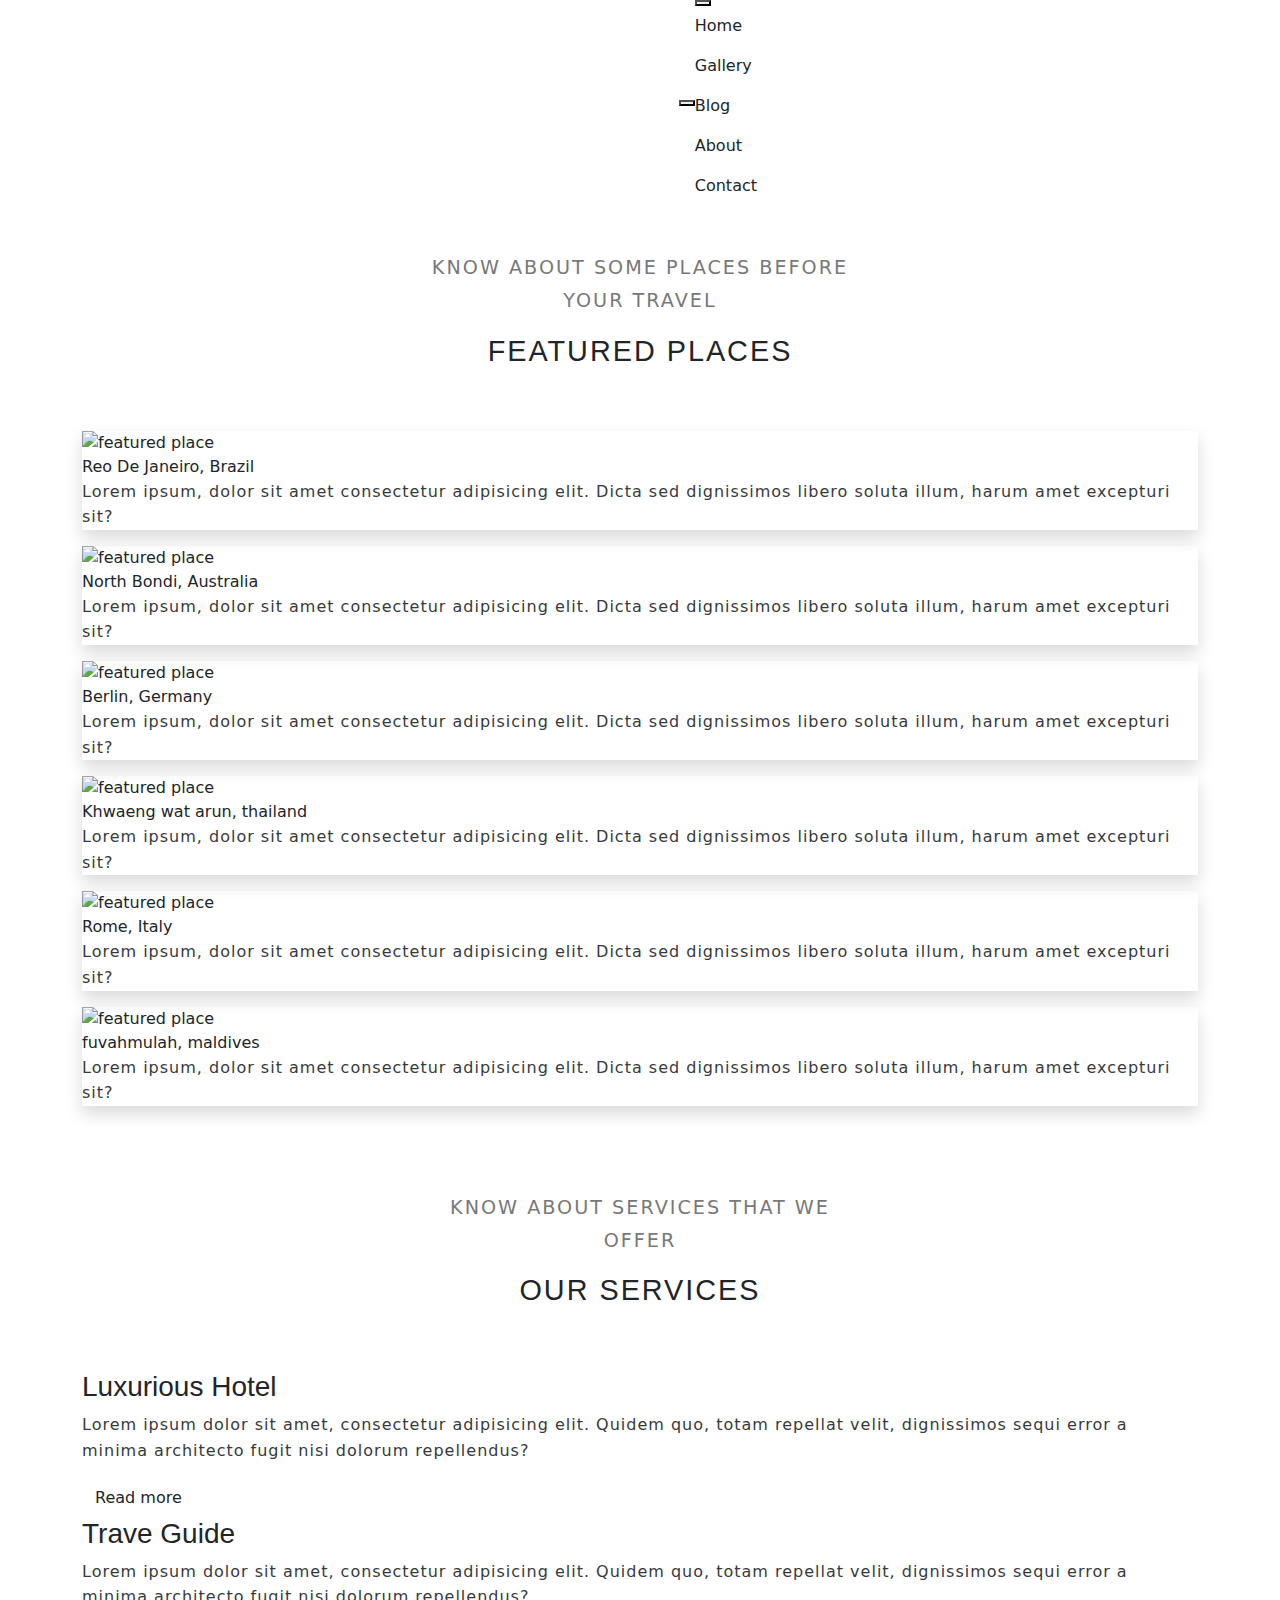
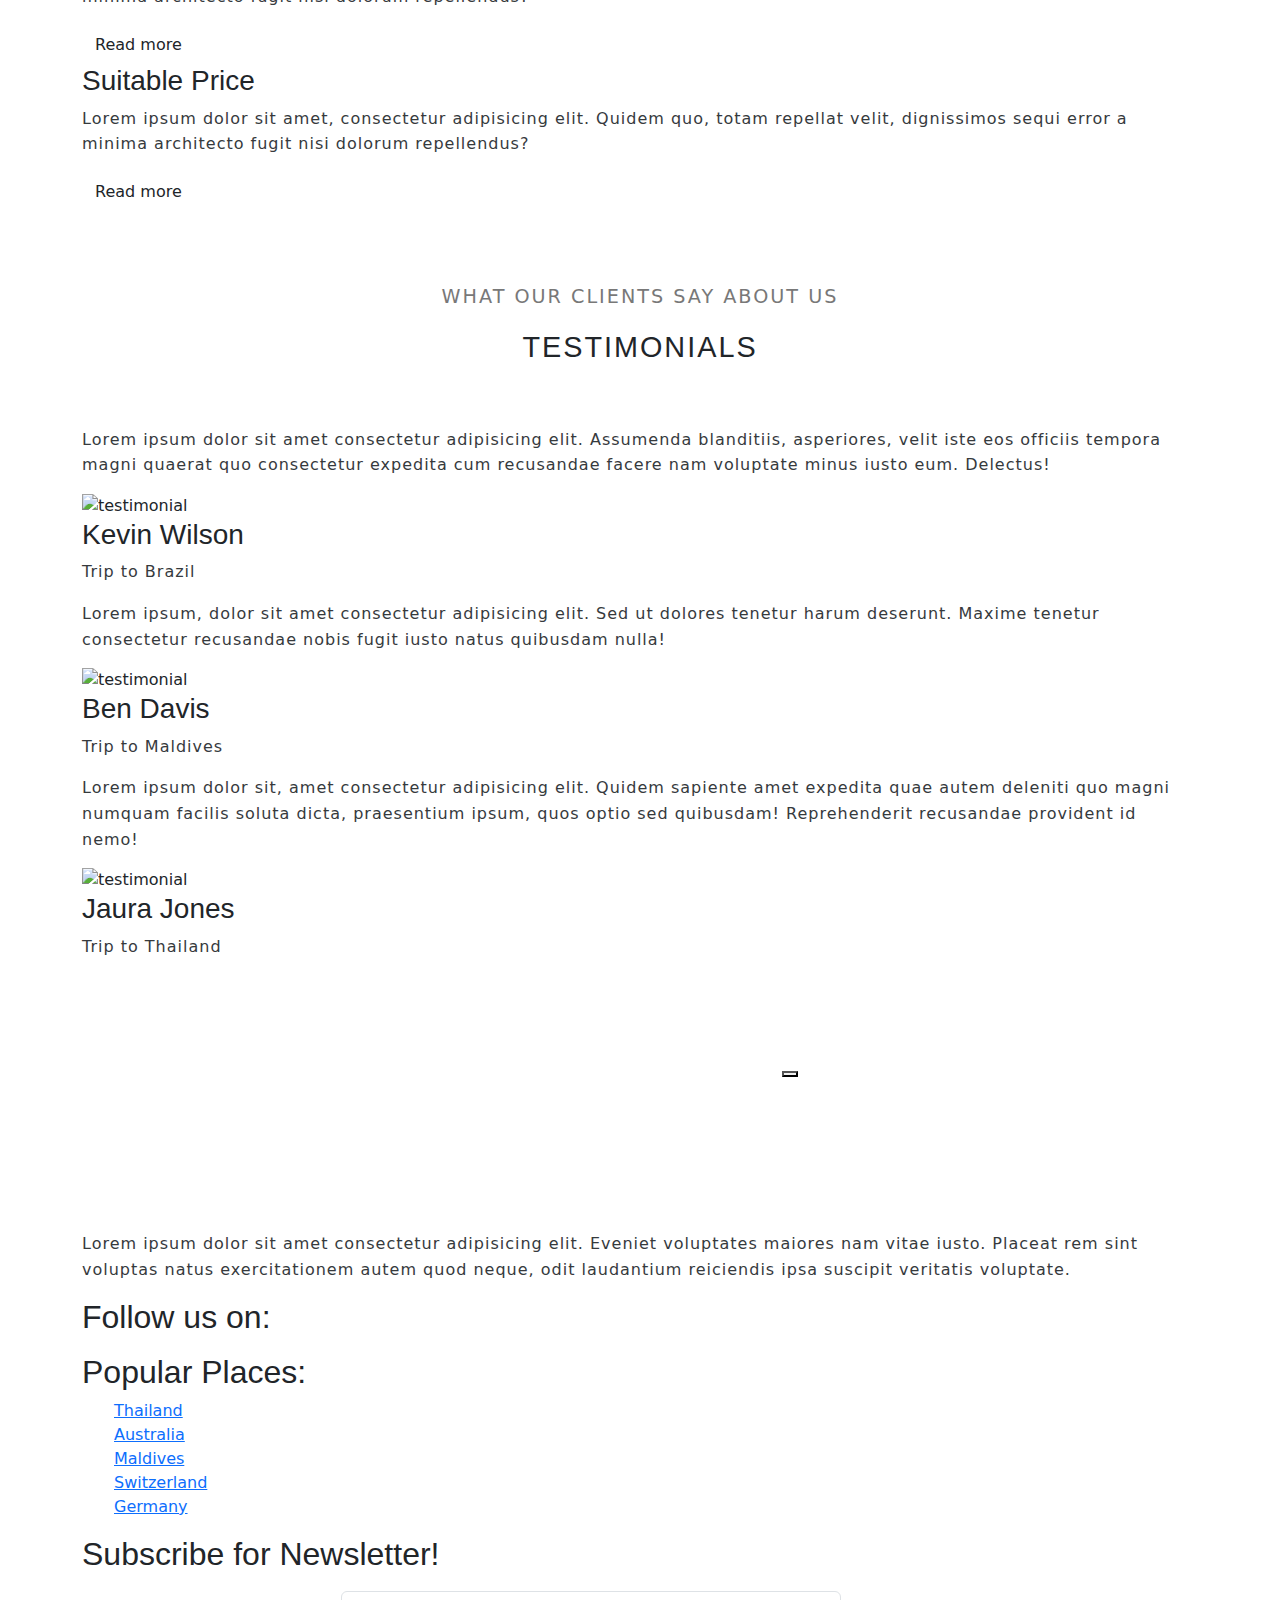
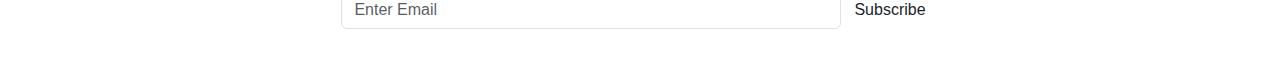
==== campaign.html @ 46515e31 "base project" ====
<!DOCTYPE html>
<html>

<head>
    <meta charset="UTF-8">
    <meta http-equiv="X-UA-Compatible" content="IE=edge">
    <title>TripBoss</title>
    <meta name="description" content="">
    <meta name="viewport" content="width=device-width, initial-scale=1">
    <!-- font awesome cdn -->
    <link rel="stylesheet" href="https://cdnjs.cloudflare.com/ajax/libs/font-awesome/5.15.3/css/all.min.css"
        integrity="sha512-iBBXm8fW90+nuLcSKlbmrPcLa0OT92xO1BIsZ+ywDWZCvqsWgccV3gFoRBv0z+8dLJgyAHIhR35VZc2oM/gI1w=="
        crossorigin="anonymous" referrerpolicy="no-referrer" />
    <!-- fonts -->
    <link rel="stylesheet" href="font/fonts.css">
    <!-- variables css -->
    <link rel="stylesheet" href="css/variables.css">
    <!-- normalize css -->
    <link rel="stylesheet" href="css/normalize.css">
    <!-- custom css -->
    <link rel="stylesheet" href="css/utility.css">
    <link rel="stylesheet" href="css/style.css">
    <link rel="stylesheet" href="css/responsive.css">

    <!-- Bootstrap 5 CSS -->
    <link href="https://cdn.jsdelivr.net/npm/bootstrap@5.3.2/dist/css/bootstrap.min.css" rel="stylesheet">
</head>

<body>
    <!-- header -->
    <div id="header-placeholder"></div>
    <!-- header -->

    <!-- featured section -->
    <section id="featured" class="py-4">
        <div class="container">
            <div class="title-wrap">
                <span class="sm-title">know about some places before your travel</span>
                <h2 class="lg-title">featured places</h2>
            </div>

            <div class="featured-row">
                <div class="featured-item my-2 shadow">
                    <img src="images/featured-reo-de-janeiro-brazil.jpg" alt="featured place">
                    <div class="featured-item-content">
                        <span>
                            <i class="fas fa-map-marker-alt"></i>
                            Reo De Janeiro, Brazil
                        </span>
                        <div>
                            <p class="text">Lorem ipsum, dolor sit amet consectetur adipisicing elit. Dicta sed
                                dignissimos libero soluta illum, harum amet excepturi sit?</p>
                        </div>
                    </div>
                </div>

                <div class="featured-item my-2 shadow">
                    <img src="images/featured-north-bondi-australia.jpg" alt="featured place">
                    <div class="featured-item-content">
                        <span>
                            <i class="fas fa-map-marker-alt"></i>
                            North Bondi, Australia
                        </span>
                        <div>
                            <p class="text">Lorem ipsum, dolor sit amet consectetur adipisicing elit. Dicta sed
                                dignissimos libero soluta illum, harum amet excepturi sit?</p>
                        </div>
                    </div>
                </div>

                <div class="featured-item my-2 shadow">
                    <img src="images/featured-berlin-germany.jpg" alt="featured place">
                    <div class="featured-item-content">
                        <span>
                            <i class="fas fa-map-marker-alt"></i>
                            Berlin, Germany
                        </span>
                        <div>
                            <p class="text">Lorem ipsum, dolor sit amet consectetur adipisicing elit. Dicta sed
                                dignissimos libero soluta illum, harum amet excepturi sit?</p>
                        </div>
                    </div>
                </div>

                <div class="featured-item my-2 shadow">
                    <img src="images/featured-khwaeng-wat-arun-thailand.jpg" alt="featured place">
                    <div class="featured-item-content">
                        <span>
                            <i class="fas fa-map-marker-alt"></i>
                            Khwaeng wat arun, thailand
                        </span>
                        <div>
                            <p class="text">Lorem ipsum, dolor sit amet consectetur adipisicing elit. Dicta sed
                                dignissimos libero soluta illum, harum amet excepturi sit?</p>
                        </div>
                    </div>
                </div>

                <div class="featured-item my-2 shadow">
                    <img src="images/featured-rome-italy.jpg" alt="featured place">
                    <div class="featured-item-content">
                        <span>
                            <i class="fas fa-map-marker-alt"></i>
                            Rome, Italy
                        </span>
                        <div>
                            <p class="text">Lorem ipsum, dolor sit amet consectetur adipisicing elit. Dicta sed
                                dignissimos libero soluta illum, harum amet excepturi sit?</p>
                        </div>
                    </div>
                </div>

                <div class="featured-item my-2 shadow">
                    <img src="images/featured-fuvahmulah-maldives.jpg" alt="featured place">
                    <div class="featured-item-content">
                        <span>
                            <i class="fas fa-map-marker-alt"></i>
                            fuvahmulah, maldives
                        </span>
                        <div>
                            <p class="text">Lorem ipsum, dolor sit amet consectetur adipisicing elit. Dicta sed
                                dignissimos libero soluta illum, harum amet excepturi sit?</p>
                        </div>
                    </div>
                </div>
            </div>
        </div>
    </section>
    <!-- end of featured section -->

    <!-- services section -->
    <section id="services" class="py-4">
        <div class="container">
            <div class="title-wrap">
                <span class="sm-title">know about services that we offer</span>
                <h2 class="lg-title">Our services</h2>
            </div>

            <div class="services-row">
                <div class="services-item">
                    <span class="services-icon">
                        <i class="fas fa-hotel"></i>
                    </span>
                    <h3>Luxurious Hotel</h3>
                    <p class="text">Lorem ipsum dolor sit amet, consectetur adipisicing elit. Quidem quo, totam repellat
                        velit, dignissimos sequi error a minima architecto fugit nisi dolorum repellendus?</p>
                    <a href="#" class="btn">Read more</a>
                </div>

                <div class="services-item">
                    <span class="services-icon">
                        <i class="fas fa-map-marked-alt"></i>
                    </span>
                    <h3>Trave Guide</h3>
                    <p class="text">Lorem ipsum dolor sit amet, consectetur adipisicing elit. Quidem quo, totam repellat
                        velit, dignissimos sequi error a minima architecto fugit nisi dolorum repellendus?</p>
                    <a href="#" class="btn">Read more</a>
                </div>

                <div class="services-item">
                    <span class="services-icon">
                        <i class="fas fa-money-bill"></i>
                    </span>
                    <h3>Suitable Price</h3>
                    <p class="text">Lorem ipsum dolor sit amet, consectetur adipisicing elit. Quidem quo, totam repellat
                        velit, dignissimos sequi error a minima architecto fugit nisi dolorum repellendus?</p>
                    <a href="#" class="btn">Read more</a>
                </div>
            </div>
        </div>
    </section>
    <!-- end of services section -->

    <!-- testimonials section -->
    <section id="testimonials" class="py-4">
        <div class="container">
            <div class="title-wrap">
                <span class="sm-title">what our clients say about us</span>
                <h2 class="lg-title">testimonials</h2>
            </div>

            <div class="test-row">
                <div class="test-item">
                    <p class="text">Lorem ipsum dolor sit amet consectetur adipisicing elit. Assumenda blanditiis,
                        asperiores, velit iste eos officiis tempora magni quaerat quo consectetur expedita cum
                        recusandae facere nam voluptate minus iusto eum. Delectus!</p>
                    <div class="test-item-info">
                        <img src="images/test-1.jpg" alt="testimonial">
                        <div>
                            <h3>Kevin Wilson</h3>
                            <p class="text">Trip to Brazil</p>
                        </div>
                    </div>
                </div>

                <div class="test-item">
                    <p class="text">Lorem ipsum, dolor sit amet consectetur adipisicing elit. Sed ut dolores tenetur
                        harum deserunt. Maxime tenetur consectetur recusandae nobis fugit iusto natus quibusdam nulla!
                    </p>
                    <div class="test-item-info">
                        <img src="images/test-2.jpg" alt="testimonial">
                        <div>
                            <h3>Ben Davis</h3>
                            <p class="text">Trip to Maldives</p>
                        </div>
                    </div>
                </div>

                <div class="test-item">
                    <p class="text">Lorem ipsum dolor sit, amet consectetur adipisicing elit. Quidem sapiente amet
                        expedita quae autem deleniti quo magni numquam facilis soluta dicta, praesentium ipsum, quos
                        optio sed quibusdam! Reprehenderit recusandae provident id nemo!</p>
                    <div class="test-item-info">
                        <img src="images/test-3.jpg" alt="testimonial">
                        <div>
                            <h3>Jaura Jones</h3>
                            <p class="text">Trip to Thailand</p>
                        </div>
                    </div>
                </div>
            </div>
        </div>
    </section>
    <!-- end of testimonials section -->

    <!-- video section -->
    <section id="video">
        <div class="video-wrapper flex">
            <video loop>
                <source src="videos/video-section.mp4" type="video/mp4">
            </video>
            <button type="button" id="play-btn">
                <i class="fas fa-play"></i>
            </button>
        </div>
    </section>
    <!-- end of video section -->

    <!-- footer -->
    <footer class="py-4">
        <div class="container footer-row">
            <div class="footer-item">
                <a href="index.html" class="site-brand">
                    Trip<span>Boss</span>
                </a>
                <p class="text">Lorem ipsum dolor sit amet consectetur adipisicing elit. Eveniet voluptates maiores nam
                    vitae iusto. Placeat rem sint voluptas natus exercitationem autem quod neque, odit laudantium
                    reiciendis ipsa suscipit veritatis voluptate.</p>
            </div>

            <div class="footer-item">
                <h2>Follow us on: </h2>
                <ul class="social-links">
                    <li>
                        <a href="#">
                            <i class="fab fa-facebook-f"></i>
                        </a>
                    </li>
                    <li>
                        <a href="#">
                            <i class="fab fa-instagram"></i>
                        </a>
                    </li>
                    <li>
                        <a href="#">
                            <i class="fab fa-twitter"></i>
                        </a>
                    </li>
                    <li>
                        <a href="#">
                            <i class="fab fa-pinterest"></i>
                        </a>
                    </li>
                    <li>
                        <a href="#">
                            <i class="fab fa-google-plus"></i>
                        </a>
                    </li>
                </ul>
            </div>

            <div class="footer-item">
                <h2>Popular Places:</h2>
                <ul>
                    <li><a href="#">Thailand</a></li>
                    <li><a href="#">Australia</a></li>
                    <li><a href="#">Maldives</a></li>
                    <li><a href="#">Switzerland</a></li>
                    <li><a href="#">Germany</a></li>
                </ul>
            </div>

            <div class="subscribe-form footer-item">
                <h2>Subscribe for Newsletter!</h2>
                <form class="flex">
                    <input type="email" placeholder="Enter Email" class="form-control">
                    <input type="submit" class="btn" value="Subscribe">
                </form>
            </div>
        </div>
    </footer>
    <!-- end of footer -->

    <!-- js -->
    <!-- Bootstrap 5 JS (kèm Popper.js) -->
    <script src="https://cdn.jsdelivr.net/npm/bootstrap@5.3.2/dist/js/bootstrap.bundle.min.js"></script>

    <script src="js/script.js"></script>
    <script>
        // play/pause video
        let video = document.querySelector('.video-wrapper video');
        document.getElementById('play-btn').addEventListener('click', () => {
            if (video.paused) {
                video.play();
            } else {
                video.pause();
            }
        });
    </script>
    <script>
        // Tải nội dung header từ file header.html
        fetch('header.html')
            .then(response => response.text())
            .then(data => {
                document.getElementById('header-placeholder').innerHTML = data;
            })
            .catch(error => console.error('Error loading the header:', error));
    </script>
</body>

</html>
---- font/fonts.css ----
/* cyrillic-ext */
@font-face {
  font-family: 'Open Sans';
  font-style: normal;
  font-weight: 300;
  font-display: swap;
  src: url(https://fonts.gstatic.com/s/opensans/v20/mem5YaGs126MiZpBA-UN_r8OX-hpOqc.woff2) format('woff2');
  unicode-range: U+0460-052F, U+1C80-1C88, U+20B4, U+2DE0-2DFF, U+A640-A69F, U+FE2E-FE2F;
}
/* cyrillic */
@font-face {
  font-family: 'Open Sans';
  font-style: normal;
  font-weight: 300;
  font-display: swap;
  src: url(https://fonts.gstatic.com/s/opensans/v20/mem5YaGs126MiZpBA-UN_r8OVuhpOqc.woff2) format('woff2');
  unicode-range: U+0400-045F, U+0490-0491, U+04B0-04B1, U+2116;
}
/* greek-ext */
@font-face {
  font-family: 'Open Sans';
  font-style: normal;
  font-weight: 300;
  font-display: swap;
  src: url(https://fonts.gstatic.com/s/opensans/v20/mem5YaGs126MiZpBA-UN_r8OXuhpOqc.woff2) format('woff2');
  unicode-range: U+1F00-1FFF;
}
/* greek */
@font-face {
  font-family: 'Open Sans';
  font-style: normal;
  font-weight: 300;
  font-display: swap;
  src: url(https://fonts.gstatic.com/s/opensans/v20/mem5YaGs126MiZpBA-UN_r8OUehpOqc.woff2) format('woff2');
  unicode-range: U+0370-03FF;
}
/* vietnamese */
@font-face {
  font-family: 'Open Sans';
  font-style: normal;
  font-weight: 300;
  font-display: swap;
  src: url(https://fonts.gstatic.com/s/opensans/v20/mem5YaGs126MiZpBA-UN_r8OXehpOqc.woff2) format('woff2');
  unicode-range: U+0102-0103, U+0110-0111, U+0128-0129, U+0168-0169, U+01A0-01A1, U+01AF-01B0, U+1EA0-1EF9, U+20AB;
}
/* latin-ext */
@font-face {
  font-family: 'Open Sans';
  font-style: normal;
  font-weight: 300;
  font-display: swap;
  src: url(https://fonts.gstatic.com/s/opensans/v20/mem5YaGs126MiZpBA-UN_r8OXOhpOqc.woff2) format('woff2');
  unicode-range: U+0100-024F, U+0259, U+1E00-1EFF, U+2020, U+20A0-20AB, U+20AD-20CF, U+2113, U+2C60-2C7F, U+A720-A7FF;
}
/* latin */
@font-face {
  font-family: 'Open Sans';
  font-style: normal;
  font-weight: 300;
  font-display: swap;
  src: url(https://fonts.gstatic.com/s/opensans/v20/mem5YaGs126MiZpBA-UN_r8OUuhp.woff2) format('woff2');
  unicode-range: U+0000-00FF, U+0131, U+0152-0153, U+02BB-02BC, U+02C6, U+02DA, U+02DC, U+2000-206F, U+2074, U+20AC, U+2122, U+2191, U+2193, U+2212, U+2215, U+FEFF, U+FFFD;
}
/* cyrillic-ext */
@font-face {
  font-family: 'Open Sans';
  font-style: normal;
  font-weight: 400;
  font-display: swap;
  src: url(https://fonts.gstatic.com/s/opensans/v20/mem8YaGs126MiZpBA-UFWJ0bbck.woff2) format('woff2');
  unicode-range: U+0460-052F, U+1C80-1C88, U+20B4, U+2DE0-2DFF, U+A640-A69F, U+FE2E-FE2F;
}
/* cyrillic */
@font-face {
  font-family: 'Open Sans';
  font-style: normal;
  font-weight: 400;
  font-display: swap;
  src: url(https://fonts.gstatic.com/s/opensans/v20/mem8YaGs126MiZpBA-UFUZ0bbck.woff2) format('woff2');
  unicode-range: U+0400-045F, U+0490-0491, U+04B0-04B1, U+2116;
}
/* greek-ext */
@font-face {
  font-family: 'Open Sans';
  font-style: normal;
  font-weight: 400;
  font-display: swap;
  src: url(https://fonts.gstatic.com/s/opensans/v20/mem8YaGs126MiZpBA-UFWZ0bbck.woff2) format('woff2');
  unicode-range: U+1F00-1FFF;
}
/* greek */
@font-face {
  font-family: 'Open Sans';
  font-style: normal;
  font-weight: 400;
  font-display: swap;
  src: url(https://fonts.gstatic.com/s/opensans/v20/mem8YaGs126MiZpBA-UFVp0bbck.woff2) format('woff2');
  unicode-range: U+0370-03FF;
}
/* vietnamese */
@font-face {
  font-family: 'Open Sans';
  font-style: normal;
  font-weight: 400;
  font-display: swap;
  src: url(https://fonts.gstatic.com/s/opensans/v20/mem8YaGs126MiZpBA-UFWp0bbck.woff2) format('woff2');
  unicode-range: U+0102-0103, U+0110-0111, U+0128-0129, U+0168-0169, U+01A0-01A1, U+01AF-01B0, U+1EA0-1EF9, U+20AB;
}
/* latin-ext */
@font-face {
  font-family: 'Open Sans';
  font-style: normal;
  font-weight: 400;
  font-display: swap;
  src: url(https://fonts.gstatic.com/s/opensans/v20/mem8YaGs126MiZpBA-UFW50bbck.woff2) format('woff2');
  unicode-range: U+0100-024F, U+0259, U+1E00-1EFF, U+2020, U+20A0-20AB, U+20AD-20CF, U+2113, U+2C60-2C7F, U+A720-A7FF;
}
/* latin */
@font-face {
  font-family: 'Open Sans';
  font-style: normal;
  font-weight: 400;
  font-display: swap;
  src: url(https://fonts.gstatic.com/s/opensans/v20/mem8YaGs126MiZpBA-UFVZ0b.woff2) format('woff2');
  unicode-range: U+0000-00FF, U+0131, U+0152-0153, U+02BB-02BC, U+02C6, U+02DA, U+02DC, U+2000-206F, U+2074, U+20AC, U+2122, U+2191, U+2193, U+2212, U+2215, U+FEFF, U+FFFD;
}
/* cyrillic-ext */
@font-face {
  font-family: 'Open Sans';
  font-style: normal;
  font-weight: 600;
  font-display: swap;
  src: url(https://fonts.gstatic.com/s/opensans/v20/mem5YaGs126MiZpBA-UNirkOX-hpOqc.woff2) format('woff2');
  unicode-range: U+0460-052F, U+1C80-1C88, U+20B4, U+2DE0-2DFF, U+A640-A69F, U+FE2E-FE2F;
}
/* cyrillic */
@font-face {
  font-family: 'Open Sans';
  font-style: normal;
  font-weight: 600;
  font-display: swap;
  src: url(https://fonts.gstatic.com/s/opensans/v20/mem5YaGs126MiZpBA-UNirkOVuhpOqc.woff2) format('woff2');
  unicode-range: U+0400-045F, U+0490-0491, U+04B0-04B1, U+2116;
}
/* greek-ext */
@font-face {
  font-family: 'Open Sans';
  font-style: normal;
  font-weight: 600;
  font-display: swap;
  src: url(https://fonts.gstatic.com/s/opensans/v20/mem5YaGs126MiZpBA-UNirkOXuhpOqc.woff2) format('woff2');
  unicode-range: U+1F00-1FFF;
}
/* greek */
@font-face {
  font-family: 'Open Sans';
  font-style: normal;
  font-weight: 600;
  font-display: swap;
  src: url(https://fonts.gstatic.com/s/opensans/v20/mem5YaGs126MiZpBA-UNirkOUehpOqc.woff2) format('woff2');
  unicode-range: U+0370-03FF;
}
/* vietnamese */
@font-face {
  font-family: 'Open Sans';
  font-style: normal;
  font-weight: 600;
  font-display: swap;
  src: url(https://fonts.gstatic.com/s/opensans/v20/mem5YaGs126MiZpBA-UNirkOXehpOqc.woff2) format('woff2');
  unicode-range: U+0102-0103, U+0110-0111, U+0128-0129, U+0168-0169, U+01A0-01A1, U+01AF-01B0, U+1EA0-1EF9, U+20AB;
}
/* latin-ext */
@font-face {
  font-family: 'Open Sans';
  font-style: normal;
  font-weight: 600;
  font-display: swap;
  src: url(https://fonts.gstatic.com/s/opensans/v20/mem5YaGs126MiZpBA-UNirkOXOhpOqc.woff2) format('woff2');
  unicode-range: U+0100-024F, U+0259, U+1E00-1EFF, U+2020, U+20A0-20AB, U+20AD-20CF, U+2113, U+2C60-2C7F, U+A720-A7FF;
}
/* latin */
@font-face {
  font-family: 'Open Sans';
  font-style: normal;
  font-weight: 600;
  font-display: swap;
  src: url(https://fonts.gstatic.com/s/opensans/v20/mem5YaGs126MiZpBA-UNirkOUuhp.woff2) format('woff2');
  unicode-range: U+0000-00FF, U+0131, U+0152-0153, U+02BB-02BC, U+02C6, U+02DA, U+02DC, U+2000-206F, U+2074, U+20AC, U+2122, U+2191, U+2193, U+2212, U+2215, U+FEFF, U+FFFD;
}
/* cyrillic-ext */
@font-face {
  font-family: 'Open Sans';
  font-style: normal;
  font-weight: 700;
  font-display: swap;
  src: url(https://fonts.gstatic.com/s/opensans/v20/mem5YaGs126MiZpBA-UN7rgOX-hpOqc.woff2) format('woff2');
  unicode-range: U+0460-052F, U+1C80-1C88, U+20B4, U+2DE0-2DFF, U+A640-A69F, U+FE2E-FE2F;
}
/* cyrillic */
@font-face {
  font-family: 'Open Sans';
  font-style: normal;
  font-weight: 700;
  font-display: swap;
  src: url(https://fonts.gstatic.com/s/opensans/v20/mem5YaGs126MiZpBA-UN7rgOVuhpOqc.woff2) format('woff2');
  unicode-range: U+0400-045F, U+0490-0491, U+04B0-04B1, U+2116;
}
/* greek-ext */
@font-face {
  font-family: 'Open Sans';
  font-style: normal;
  font-weight: 700;
  font-display: swap;
  src: url(https://fonts.gstatic.com/s/opensans/v20/mem5YaGs126MiZpBA-UN7rgOXuhpOqc.woff2) format('woff2');
  unicode-range: U+1F00-1FFF;
}
/* greek */
@font-face {
  font-family: 'Open Sans';
  font-style: normal;
  font-weight: 700;
  font-display: swap;
  src: url(https://fonts.gstatic.com/s/opensans/v20/mem5YaGs126MiZpBA-UN7rgOUehpOqc.woff2) format('woff2');
  unicode-range: U+0370-03FF;
}
/* vietnamese */
@font-face {
  font-family: 'Open Sans';
  font-style: normal;
  font-weight: 700;
  font-display: swap;
  src: url(https://fonts.gstatic.com/s/opensans/v20/mem5YaGs126MiZpBA-UN7rgOXehpOqc.woff2) format('woff2');
  unicode-range: U+0102-0103, U+0110-0111, U+0128-0129, U+0168-0169, U+01A0-01A1, U+01AF-01B0, U+1EA0-1EF9, U+20AB;
}
/* latin-ext */
@font-face {
  font-family: 'Open Sans';
  font-style: normal;
  font-weight: 700;
  font-display: swap;
  src: url(https://fonts.gstatic.com/s/opensans/v20/mem5YaGs126MiZpBA-UN7rgOXOhpOqc.woff2) format('woff2');
  unicode-range: U+0100-024F, U+0259, U+1E00-1EFF, U+2020, U+20A0-20AB, U+20AD-20CF, U+2113, U+2C60-2C7F, U+A720-A7FF;
}
/* latin */
@font-face {
  font-family: 'Open Sans';
  font-style: normal;
  font-weight: 700;
  font-display: swap;
  src: url(https://fonts.gstatic.com/s/opensans/v20/mem5YaGs126MiZpBA-UN7rgOUuhp.woff2) format('woff2');
  unicode-range: U+0000-00FF, U+0131, U+0152-0153, U+02BB-02BC, U+02C6, U+02DA, U+02DC, U+2000-206F, U+2074, U+20AC, U+2122, U+2191, U+2193, U+2212, U+2215, U+FEFF, U+FFFD;
}
/* cyrillic-ext */
@font-face {
  font-family: 'Open Sans';
  font-style: normal;
  font-weight: 800;
  font-display: swap;
  src: url(https://fonts.gstatic.com/s/opensans/v20/mem5YaGs126MiZpBA-UN8rsOX-hpOqc.woff2) format('woff2');
  unicode-range: U+0460-052F, U+1C80-1C88, U+20B4, U+2DE0-2DFF, U+A640-A69F, U+FE2E-FE2F;
}
/* cyrillic */
@font-face {
  font-family: 'Open Sans';
  font-style: normal;
  font-weight: 800;
  font-display: swap;
  src: url(https://fonts.gstatic.com/s/opensans/v20/mem5YaGs126MiZpBA-UN8rsOVuhpOqc.woff2) format('woff2');
  unicode-range: U+0400-045F, U+0490-0491, U+04B0-04B1, U+2116;
}
/* greek-ext */
@font-face {
  font-family: 'Open Sans';
  font-style: normal;
  font-weight: 800;
  font-display: swap;
  src: url(https://fonts.gstatic.com/s/opensans/v20/mem5YaGs126MiZpBA-UN8rsOXuhpOqc.woff2) format('woff2');
  unicode-range: U+1F00-1FFF;
}
/* greek */
@font-face {
  font-family: 'Open Sans';
  font-style: normal;
  font-weight: 800;
  font-display: swap;
  src: url(https://fonts.gstatic.com/s/opensans/v20/mem5YaGs126MiZpBA-UN8rsOUehpOqc.woff2) format('woff2');
  unicode-range: U+0370-03FF;
}
/* vietnamese */
@font-face {
  font-family: 'Open Sans';
  font-style: normal;
  font-weight: 800;
  font-display: swap;
  src: url(https://fonts.gstatic.com/s/opensans/v20/mem5YaGs126MiZpBA-UN8rsOXehpOqc.woff2) format('woff2');
  unicode-range: U+0102-0103, U+0110-0111, U+0128-0129, U+0168-0169, U+01A0-01A1, U+01AF-01B0, U+1EA0-1EF9, U+20AB;
}
/* latin-ext */
@font-face {
  font-family: 'Open Sans';
  font-style: normal;
  font-weight: 800;
  font-display: swap;
  src: url(https://fonts.gstatic.com/s/opensans/v20/mem5YaGs126MiZpBA-UN8rsOXOhpOqc.woff2) format('woff2');
  unicode-range: U+0100-024F, U+0259, U+1E00-1EFF, U+2020, U+20A0-20AB, U+20AD-20CF, U+2113, U+2C60-2C7F, U+A720-A7FF;
}
/* latin */
@font-face {
  font-family: 'Open Sans';
  font-style: normal;
  font-weight: 800;
  font-display: swap;
  src: url(https://fonts.gstatic.com/s/opensans/v20/mem5YaGs126MiZpBA-UN8rsOUuhp.woff2) format('woff2');
  unicode-range: U+0000-00FF, U+0131, U+0152-0153, U+02BB-02BC, U+02C6, U+02DA, U+02DC, U+2000-206F, U+2074, U+20AC, U+2122, U+2191, U+2193, U+2212, U+2215, U+FEFF, U+FFFD;
}
/* cyrillic-ext */
@font-face {
  font-family: 'Raleway';
  font-style: normal;
  font-weight: 200;
  font-display: swap;
  src: url(https://fonts.gstatic.com/s/raleway/v22/1Ptug8zYS_SKggPNyCAIT5lu.woff2) format('woff2');
  unicode-range: U+0460-052F, U+1C80-1C88, U+20B4, U+2DE0-2DFF, U+A640-A69F, U+FE2E-FE2F;
}
/* cyrillic */
@font-face {
  font-family: 'Raleway';
  font-style: normal;
  font-weight: 200;
  font-display: swap;
  src: url(https://fonts.gstatic.com/s/raleway/v22/1Ptug8zYS_SKggPNyCkIT5lu.woff2) format('woff2');
  unicode-range: U+0400-045F, U+0490-0491, U+04B0-04B1, U+2116;
}
/* vietnamese */
@font-face {
  font-family: 'Raleway';
  font-style: normal;
  font-weight: 200;
  font-display: swap;
  src: url(https://fonts.gstatic.com/s/raleway/v22/1Ptug8zYS_SKggPNyCIIT5lu.woff2) format('woff2');
  unicode-range: U+0102-0103, U+0110-0111, U+0128-0129, U+0168-0169, U+01A0-01A1, U+01AF-01B0, U+1EA0-1EF9, U+20AB;
}
/* latin-ext */
@font-face {
  font-family: 'Raleway';
  font-style: normal;
  font-weight: 200;
  font-display: swap;
  src: url(https://fonts.gstatic.com/s/raleway/v22/1Ptug8zYS_SKggPNyCMIT5lu.woff2) format('woff2');
  unicode-range: U+0100-024F, U+0259, U+1E00-1EFF, U+2020, U+20A0-20AB, U+20AD-20CF, U+2113, U+2C60-2C7F, U+A720-A7FF;
}
/* latin */
@font-face {
  font-family: 'Raleway';
  font-style: normal;
  font-weight: 200;
  font-display: swap;
  src: url(https://fonts.gstatic.com/s/raleway/v22/1Ptug8zYS_SKggPNyC0ITw.woff2) format('woff2');
  unicode-range: U+0000-00FF, U+0131, U+0152-0153, U+02BB-02BC, U+02C6, U+02DA, U+02DC, U+2000-206F, U+2074, U+20AC, U+2122, U+2191, U+2193, U+2212, U+2215, U+FEFF, U+FFFD;
}
/* cyrillic-ext */
@font-face {
  font-family: 'Raleway';
  font-style: normal;
  font-weight: 300;
  font-display: swap;
  src: url(https://fonts.gstatic.com/s/raleway/v22/1Ptug8zYS_SKggPNyCAIT5lu.woff2) format('woff2');
  unicode-range: U+0460-052F, U+1C80-1C88, U+20B4, U+2DE0-2DFF, U+A640-A69F, U+FE2E-FE2F;
}
/* cyrillic */
@font-face {
  font-family: 'Raleway';
  font-style: normal;
  font-weight: 300;
  font-display: swap;
  src: url(https://fonts.gstatic.com/s/raleway/v22/1Ptug8zYS_SKggPNyCkIT5lu.woff2) format('woff2');
  unicode-range: U+0400-045F, U+0490-0491, U+04B0-04B1, U+2116;
}
/* vietnamese */
@font-face {
  font-family: 'Raleway';
  font-style: normal;
  font-weight: 300;
  font-display: swap;
  src: url(https://fonts.gstatic.com/s/raleway/v22/1Ptug8zYS_SKggPNyCIIT5lu.woff2) format('woff2');
  unicode-range: U+0102-0103, U+0110-0111, U+0128-0129, U+0168-0169, U+01A0-01A1, U+01AF-01B0, U+1EA0-1EF9, U+20AB;
}
/* latin-ext */
@font-face {
  font-family: 'Raleway';
  font-style: normal;
  font-weight: 300;
  font-display: swap;
  src: url(https://fonts.gstatic.com/s/raleway/v22/1Ptug8zYS_SKggPNyCMIT5lu.woff2) format('woff2');
  unicode-range: U+0100-024F, U+0259, U+1E00-1EFF, U+2020, U+20A0-20AB, U+20AD-20CF, U+2113, U+2C60-2C7F, U+A720-A7FF;
}
/* latin */
@font-face {
  font-family: 'Raleway';
  font-style: normal;
  font-weight: 300;
  font-display: swap;
  src: url(https://fonts.gstatic.com/s/raleway/v22/1Ptug8zYS_SKggPNyC0ITw.woff2) format('woff2');
  unicode-range: U+0000-00FF, U+0131, U+0152-0153, U+02BB-02BC, U+02C6, U+02DA, U+02DC, U+2000-206F, U+2074, U+20AC, U+2122, U+2191, U+2193, U+2212, U+2215, U+FEFF, U+FFFD;
}
/* cyrillic-ext */
@font-face {
  font-family: 'Raleway';
  font-style: normal;
  font-weight: 400;
  font-display: swap;
  src: url(https://fonts.gstatic.com/s/raleway/v22/1Ptug8zYS_SKggPNyCAIT5lu.woff2) format('woff2');
  unicode-range: U+0460-052F, U+1C80-1C88, U+20B4, U+2DE0-2DFF, U+A640-A69F, U+FE2E-FE2F;
}
/* cyrillic */
@font-face {
  font-family: 'Raleway';
  font-style: normal;
  font-weight: 400;
  font-display: swap;
  src: url(https://fonts.gstatic.com/s/raleway/v22/1Ptug8zYS_SKggPNyCkIT5lu.woff2) format('woff2');
  unicode-range: U+0400-045F, U+0490-0491, U+04B0-04B1, U+2116;
}
/* vietnamese */
@font-face {
  font-family: 'Raleway';
  font-style: normal;
  font-weight: 400;
  font-display: swap;
  src: url(https://fonts.gstatic.com/s/raleway/v22/1Ptug8zYS_SKggPNyCIIT5lu.woff2) format('woff2');
  unicode-range: U+0102-0103, U+0110-0111, U+0128-0129, U+0168-0169, U+01A0-01A1, U+01AF-01B0, U+1EA0-1EF9, U+20AB;
}
/* latin-ext */
@font-face {
  font-family: 'Raleway';
  font-style: normal;
  font-weight: 400;
  font-display: swap;
  src: url(https://fonts.gstatic.com/s/raleway/v22/1Ptug8zYS_SKggPNyCMIT5lu.woff2) format('woff2');
  unicode-range: U+0100-024F, U+0259, U+1E00-1EFF, U+2020, U+20A0-20AB, U+20AD-20CF, U+2113, U+2C60-2C7F, U+A720-A7FF;
}
/* latin */
@font-face {
  font-family: 'Raleway';
  font-style: normal;
  font-weight: 400;
  font-display: swap;
  src: url(https://fonts.gstatic.com/s/raleway/v22/1Ptug8zYS_SKggPNyC0ITw.woff2) format('woff2');
  unicode-range: U+0000-00FF, U+0131, U+0152-0153, U+02BB-02BC, U+02C6, U+02DA, U+02DC, U+2000-206F, U+2074, U+20AC, U+2122, U+2191, U+2193, U+2212, U+2215, U+FEFF, U+FFFD;
}
/* cyrillic-ext */
@font-face {
  font-family: 'Raleway';
  font-style: normal;
  font-weight: 500;
  font-display: swap;
  src: url(https://fonts.gstatic.com/s/raleway/v22/1Ptug8zYS_SKggPNyCAIT5lu.woff2) format('woff2');
  unicode-range: U+0460-052F, U+1C80-1C88, U+20B4, U+2DE0-2DFF, U+A640-A69F, U+FE2E-FE2F;
}
/* cyrillic */
@font-face {
  font-family: 'Raleway';
  font-style: normal;
  font-weight: 500;
  font-display: swap;
  src: url(https://fonts.gstatic.com/s/raleway/v22/1Ptug8zYS_SKggPNyCkIT5lu.woff2) format('woff2');
  unicode-range: U+0400-045F, U+0490-0491, U+04B0-04B1, U+2116;
}
/* vietnamese */
@font-face {
  font-family: 'Raleway';
  font-style: normal;
  font-weight: 500;
  font-display: swap;
  src: url(https://fonts.gstatic.com/s/raleway/v22/1Ptug8zYS_SKggPNyCIIT5lu.woff2) format('woff2');
  unicode-range: U+0102-0103, U+0110-0111, U+0128-0129, U+0168-0169, U+01A0-01A1, U+01AF-01B0, U+1EA0-1EF9, U+20AB;
}
/* latin-ext */
@font-face {
  font-family: 'Raleway';
  font-style: normal;
  font-weight: 500;
  font-display: swap;
  src: url(https://fonts.gstatic.com/s/raleway/v22/1Ptug8zYS_SKggPNyCMIT5lu.woff2) format('woff2');
  unicode-range: U+0100-024F, U+0259, U+1E00-1EFF, U+2020, U+20A0-20AB, U+20AD-20CF, U+2113, U+2C60-2C7F, U+A720-A7FF;
}
/* latin */
@font-face {
  font-family: 'Raleway';
  font-style: normal;
  font-weight: 500;
  font-display: swap;
  src: url(https://fonts.gstatic.com/s/raleway/v22/1Ptug8zYS_SKggPNyC0ITw.woff2) format('woff2');
  unicode-range: U+0000-00FF, U+0131, U+0152-0153, U+02BB-02BC, U+02C6, U+02DA, U+02DC, U+2000-206F, U+2074, U+20AC, U+2122, U+2191, U+2193, U+2212, U+2215, U+FEFF, U+FFFD;
}
/* cyrillic-ext */
@font-face {
  font-family: 'Raleway';
  font-style: normal;
  font-weight: 600;
  font-display: swap;
  src: url(https://fonts.gstatic.com/s/raleway/v22/1Ptug8zYS_SKggPNyCAIT5lu.woff2) format('woff2');
  unicode-range: U+0460-052F, U+1C80-1C88, U+20B4, U+2DE0-2DFF, U+A640-A69F, U+FE2E-FE2F;
}
/* cyrillic */
@font-face {
  font-family: 'Raleway';
  font-style: normal;
  font-weight: 600;
  font-display: swap;
  src: url(https://fonts.gstatic.com/s/raleway/v22/1Ptug8zYS_SKggPNyCkIT5lu.woff2) format('woff2');
  unicode-range: U+0400-045F, U+0490-0491, U+04B0-04B1, U+2116;
}
/* vietnamese */
@font-face {
  font-family: 'Raleway';
  font-style: normal;
  font-weight: 600;
  font-display: swap;
  src: url(https://fonts.gstatic.com/s/raleway/v22/1Ptug8zYS_SKggPNyCIIT5lu.woff2) format('woff2');
  unicode-range: U+0102-0103, U+0110-0111, U+0128-0129, U+0168-0169, U+01A0-01A1, U+01AF-01B0, U+1EA0-1EF9, U+20AB;
}
/* latin-ext */
@font-face {
  font-family: 'Raleway';
  font-style: normal;
  font-weight: 600;
  font-display: swap;
  src: url(https://fonts.gstatic.com/s/raleway/v22/1Ptug8zYS_SKggPNyCMIT5lu.woff2) format('woff2');
  unicode-range: U+0100-024F, U+0259, U+1E00-1EFF, U+2020, U+20A0-20AB, U+20AD-20CF, U+2113, U+2C60-2C7F, U+A720-A7FF;
}
/* latin */
@font-face {
  font-family: 'Raleway';
  font-style: normal;
  font-weight: 600;
  font-display: swap;
  src: url(https://fonts.gstatic.com/s/raleway/v22/1Ptug8zYS_SKggPNyC0ITw.woff2) format('woff2');
  unicode-range: U+0000-00FF, U+0131, U+0152-0153, U+02BB-02BC, U+02C6, U+02DA, U+02DC, U+2000-206F, U+2074, U+20AC, U+2122, U+2191, U+2193, U+2212, U+2215, U+FEFF, U+FFFD;
}
/* cyrillic-ext */
@font-face {
  font-family: 'Raleway';
  font-style: normal;
  font-weight: 700;
  font-display: swap;
  src: url(https://fonts.gstatic.com/s/raleway/v22/1Ptug8zYS_SKggPNyCAIT5lu.woff2) format('woff2');
  unicode-range: U+0460-052F, U+1C80-1C88, U+20B4, U+2DE0-2DFF, U+A640-A69F, U+FE2E-FE2F;
}
/* cyrillic */
@font-face {
  font-family: 'Raleway';
  font-style: normal;
  font-weight: 700;
  font-display: swap;
  src: url(https://fonts.gstatic.com/s/raleway/v22/1Ptug8zYS_SKggPNyCkIT5lu.woff2) format('woff2');
  unicode-range: U+0400-045F, U+0490-0491, U+04B0-04B1, U+2116;
}
/* vietnamese */
@font-face {
  font-family: 'Raleway';
  font-style: normal;
  font-weight: 700;
  font-display: swap;
  src: url(https://fonts.gstatic.com/s/raleway/v22/1Ptug8zYS_SKggPNyCIIT5lu.woff2) format('woff2');
  unicode-range: U+0102-0103, U+0110-0111, U+0128-0129, U+0168-0169, U+01A0-01A1, U+01AF-01B0, U+1EA0-1EF9, U+20AB;
}
/* latin-ext */
@font-face {
  font-family: 'Raleway';
  font-style: normal;
  font-weight: 700;
  font-display: swap;
  src: url(https://fonts.gstatic.com/s/raleway/v22/1Ptug8zYS_SKggPNyCMIT5lu.woff2) format('woff2');
  unicode-range: U+0100-024F, U+0259, U+1E00-1EFF, U+2020, U+20A0-20AB, U+20AD-20CF, U+2113, U+2C60-2C7F, U+A720-A7FF;
}
/* latin */
@font-face {
  font-family: 'Raleway';
  font-style: normal;
  font-weight: 700;
  font-display: swap;
  src: url(https://fonts.gstatic.com/s/raleway/v22/1Ptug8zYS_SKggPNyC0ITw.woff2) format('woff2');
  unicode-range: U+0000-00FF, U+0131, U+0152-0153, U+02BB-02BC, U+02C6, U+02DA, U+02DC, U+2000-206F, U+2074, U+20AC, U+2122, U+2191, U+2193, U+2212, U+2215, U+FEFF, U+FFFD;
}
/* cyrillic-ext */
@font-face {
  font-family: 'Raleway';
  font-style: normal;
  font-weight: 800;
  font-display: swap;
  src: url(https://fonts.gstatic.com/s/raleway/v22/1Ptug8zYS_SKggPNyCAIT5lu.woff2) format('woff2');
  unicode-range: U+0460-052F, U+1C80-1C88, U+20B4, U+2DE0-2DFF, U+A640-A69F, U+FE2E-FE2F;
}
/* cyrillic */
@font-face {
  font-family: 'Raleway';
  font-style: normal;
  font-weight: 800;
  font-display: swap;
  src: url(https://fonts.gstatic.com/s/raleway/v22/1Ptug8zYS_SKggPNyCkIT5lu.woff2) format('woff2');
  unicode-range: U+0400-045F, U+0490-0491, U+04B0-04B1, U+2116;
}
/* vietnamese */
@font-face {
  font-family: 'Raleway';
  font-style: normal;
  font-weight: 800;
  font-display: swap;
  src: url(https://fonts.gstatic.com/s/raleway/v22/1Ptug8zYS_SKggPNyCIIT5lu.woff2) format('woff2');
  unicode-range: U+0102-0103, U+0110-0111, U+0128-0129, U+0168-0169, U+01A0-01A1, U+01AF-01B0, U+1EA0-1EF9, U+20AB;
}
/* latin-ext */
@font-face {
  font-family: 'Raleway';
  font-style: normal;
  font-weight: 800;
  font-display: swap;
  src: url(https://fonts.gstatic.com/s/raleway/v22/1Ptug8zYS_SKggPNyCMIT5lu.woff2) format('woff2');
  unicode-range: U+0100-024F, U+0259, U+1E00-1EFF, U+2020, U+20A0-20AB, U+20AD-20CF, U+2113, U+2C60-2C7F, U+A720-A7FF;
}
/* latin */
@font-face {
  font-family: 'Raleway';
  font-style: normal;
  font-weight: 800;
  font-display: swap;
  src: url(https://fonts.gstatic.com/s/raleway/v22/1Ptug8zYS_SKggPNyC0ITw.woff2) format('woff2');
  unicode-range: U+0000-00FF, U+0131, U+0152-0153, U+02BB-02BC, U+02C6, U+02DA, U+02DC, U+2000-206F, U+2074, U+20AC, U+2122, U+2191, U+2193, U+2212, U+2215, U+FEFF, U+FFFD;
}
/* cyrillic-ext */
@font-face {
  font-family: 'Raleway';
  font-style: normal;
  font-weight: 900;
  font-display: swap;
  src: url(https://fonts.gstatic.com/s/raleway/v22/1Ptug8zYS_SKggPNyCAIT5lu.woff2) format('woff2');
  unicode-range: U+0460-052F, U+1C80-1C88, U+20B4, U+2DE0-2DFF, U+A640-A69F, U+FE2E-FE2F;
}
/* cyrillic */
@font-face {
  font-family: 'Raleway';
  font-style: normal;
  font-weight: 900;
  font-display: swap;
  src: url(https://fonts.gstatic.com/s/raleway/v22/1Ptug8zYS_SKggPNyCkIT5lu.woff2) format('woff2');
  unicode-range: U+0400-045F, U+0490-0491, U+04B0-04B1, U+2116;
}
/* vietnamese */
@font-face {
  font-family: 'Raleway';
  font-style: normal;
  font-weight: 900;
  font-display: swap;
  src: url(https://fonts.gstatic.com/s/raleway/v22/1Ptug8zYS_SKggPNyCIIT5lu.woff2) format('woff2');
  unicode-range: U+0102-0103, U+0110-0111, U+0128-0129, U+0168-0169, U+01A0-01A1, U+01AF-01B0, U+1EA0-1EF9, U+20AB;
}
/* latin-ext */
@font-face {
  font-family: 'Raleway';
  font-style: normal;
  font-weight: 900;
  font-display: swap;
  src: url(https://fonts.gstatic.com/s/raleway/v22/1Ptug8zYS_SKggPNyCMIT5lu.woff2) format('woff2');
  unicode-range: U+0100-024F, U+0259, U+1E00-1EFF, U+2020, U+20A0-20AB, U+20AD-20CF, U+2113, U+2C60-2C7F, U+A720-A7FF;
}
/* latin */
@font-face {
  font-family: 'Raleway';
  font-style: normal;
  font-weight: 900;
  font-display: swap;
  src: url(https://fonts.gstatic.com/s/raleway/v22/1Ptug8zYS_SKggPNyC0ITw.woff2) format('woff2');
  unicode-range: U+0000-00FF, U+0131, U+0152-0153, U+02BB-02BC, U+02C6, U+02DA, U+02DC, U+2000-206F, U+2074, U+20AC, U+2122, U+2191, U+2193, U+2212, U+2215, U+FEFF, U+FFFD;
}
---- css/variables.css ----
:root {
  --trans: all 0.3s ease-in-out;

  --white: #ffffff;
  --dark: #000000;

  --gray-25: #fcfcfd;
  --gray-50: #f9fafb;
  --gray-100: #f2f4f7;
  --gray-200: #eaecf0;
  --gray-300: #d0d5dd;
  --gray-400: #98a2b3;
  --gray-500: #667085;
  --gray-600: #475467;
  --gray-700: #344054;
  --gray-800: #182230;
  --gray-900: #101828;
  --gray-950: #0c111d;

  --brand-25: #f5faff;
  --brand-50: #eff8ff;
  --brand-100: #d1e9ff;
  --brand-200: #b2ddff;
  --brand-300: #84caff;
  --brand-400: #53b1fd;
  --brand-500: #2e90fa;
  --brand-600: #1570ef;
  --brand-700: #175cd3;
  --brand-800: #1849a9;
  --brand-900: #194185;
  --brand-950: #102a56;

  --error-25: #fffbfa;
  --error-50: #fef3f2;
  --error-100: #fee4e2;
  --error-200: #fecdca;
  --error-300: #fda29b;
  --error-400: #f97066;
  --error-500: #f04438;
  --error-600: #d92d20;
  --error-700: #b42318;
  --error-800: #912018;
  --error-900: #7a271a;
  --error-950: #55160c;

  --warning-25: #fffcf5;
  --warning-50: #fffaeb;
  --warning-100: #fef0c7;
  --warning-200: #fedf89;
  --warning-300: #fec84b;
  --warning-400: #fdb022;
  --warning-500: #f79009;
  --warning-600: #dc6803;
  --warning-700: #b54708;
  --warning-800: #93370d;
  --warning-900: #7a2e0e;
  --warning-950: #4e1d09;

  --success-25: #f6fef9;
  --success-50: #ecfdf3;
  --success-100: #dcfae6;
  --success-200: #a9efc5;
  --success-300: #75e0a7;
  --success-400: #47cd89;
  --success-500: #17b26a;
  --success-600: #079455;
  --success-700: #067647;
  --success-800: #085d3a;
  --success-900: #074d31;
  --success-950: #053321;
}
---- css/utility.css ----
html,
body {
  font-family: "Open Sans", sans-serif;
}
h1,
h2,
h3,
h4,
h5,
h6 {
  font-family: "Raleway", sans-serif;
}
a {
  color: var(--dark);
  text-decoration: none;
}
ul {
  list-style-type: none;
}
button,
input[type="submit"] {
  font-size: 1rem;
  cursor: pointer;
  font-family: "Raleway", sans-serif;
}
.container {
  max-width: 1320px;
  padding: 0 1rem;
  margin: 0 auto;
}
.flex {
  display: -webkit-box;
  display: -ms-flexbox;
  display: flex;
  -webkit-box-align: center;
  -ms-flex-align: center;
  align-items: center;
  -webkit-box-pack: center;
  -ms-flex-pack: center;
  justify-content: center;
}
.text {
  font-weight: 400;
  opacity: 0.9;
  line-height: 1.6;
  letter-spacing: 1px;
}
.form-control {
  width: 100%;
  margin: 0.6rem 0;
  max-width: 500px;
  border: 1px solid #fff;
  border-radius: 0.2rem;
  padding: 0.7rem;
  font-size: 1rem;
  font-family: "Raleway", sans-serif;
  color: #fff;
  background-color: transparent;
  -webkit-box-sizing: border-box;
  box-sizing: border-box;
}
.btn {
  padding: 0.7rem 2.4rem;
  border-radius: 0.2rem;
  font-weight: 600;
  background-color: var(--success-500);
  color: #fff;
  border: 1px solid var(--success-500);
}
.btn:hover {
  opacity: 0.9;
  -webkit-transition: var(--trans);
  -o-transition: var(--trans);
  transition: var(--trans);
}

/* css stop transition and animation */
.resize-animation-stopper * {
  -webkit-animation: none !important;
  animation: none !important;
  -webkit-transition: none !important;
  -o-transition: none !important;
  transition: none !important;
}

.py-4 {
  padding: 4rem 0;
}
img {
  width: 100%;
  display: block;
}
.title-wrap {
  text-align: center;
  padding: 1.4rem 0;
  margin-bottom: 2rem;
  letter-spacing: 2px;
  text-transform: uppercase;
}
.lg-title {
  font-size: 1.8rem;
}
.sm-title {
  display: block;
  color: #787878;
  font-weight: 300;
  font-size: 1.2rem;
  padding-bottom: 1rem;
  max-width: 450px;
  margin-right: auto;
  margin-left: auto;
  line-height: 1.7;
}
.my-2 {
  margin: 2rem 0;
}
.shadow:hover {
  -webkit-box-shadow: 0px 0px 18px -4px rgba(109, 109, 109, 0.64);
  box-shadow: 0px 0px 18px -4px rgba(109, 109, 109, 0.64);
}
---- css/style.css ----
.site-brand{
    color: #fff;
    font-size: 2.4rem;
    font-family: 'Raleway', sans-serif;
    font-weight: 600;
    opacity: 0.95;
}
.site-brand span{
    font-weight: 300;
}

/* header */
header{
    min-height: 100vh;
    padding-top: 7rem;
    background: -webkit-gradient(linear, left top, left bottom, from(rgba(0, 0, 0, 0.4)), to(rgba(0, 0, 0, 0.4))), url(../images/header-bg.jpg) center/cover no-repeat;
    background: -o-linear-gradient(rgba(0, 0, 0, 0.4), rgba(0, 0, 0, 0.4)), url(../images/header-bg.jpg) center/cover no-repeat;
    background: linear-gradient(rgba(0, 0, 0, 0.4), rgba(0, 0, 0, 0.4)), url(../images/header-bg.jpg) center/cover no-repeat;
    -webkit-box-orient: vertical;
    -webkit-box-direction: normal;
        -ms-flex-direction: column;
            flex-direction: column;
    color: #fff;
    text-align: center;
}
---- css/responsive.css ----
@media screen and (max-width: 460px) {
  .featured-item-content {
    -webkit-transform: translateY(68%);
    -ms-transform: translateY(68%);
    transform: translateY(68%);
  }
}

@include media-breakpoint-up(sm) {
  .test-item::after {
    left: 4rem;
    -webkit-transform: translateX(0);
    -ms-transform: translateX(0);
    transform: translateX(0);
  }
  .test-item-info {
    left: 1rem;
    -webkit-transform: translateX(0);
    -ms-transform: translateX(0);
    transform: translateX(0);
    text-align: left;
    display: grid;
    grid-template-columns: repeat(2, 1fr);
    -webkit-box-align: center;
    -ms-flex-align: center;
    align-items: center;
  }
}

@include media-breakpoint-up(md) {
  .header-title p {
    font-size: 1.4rem;
  }
  .featured-row,
  .services-row,
  .footer-row {
    display: grid;
    grid-template-columns: repeat(2, 1fr);
    gap: 2rem;
  }
  .featured-item,
  .services-item {
    margin: 0;
  }
  .footer-row {
    text-align: left;
  }
  .social-links {
    -webkit-box-pack: start;
    -ms-flex-pack: start;
    justify-content: start;
  }
  .social-links li:nth-child(1) {
    margin-left: 0;
  }
  .subscribe-form form {
    -webkit-box-align: start;
    -ms-flex-align: start;
    align-items: flex-start;
  }

  .gallery-row,
  .popular-row,
  .blog-row,
  .facts-row {
    display: grid;
    grid-template-columns: repeat(2, 1fr);
    gap: 2rem;
  }
  .gallery-item {
    margin: 0;
  }
  .popular-row,
  .facts-row {
    gap: 0;
  }
  .facts-row {
    -webkit-column-gap: 5rem;
    -moz-column-gap: 5rem;
    column-gap: 5rem;
  }
}

@include media-breakpoint-up(lg) {
  .header-title h1 {
    font-size: 4rem;
  }
  .header-form form {
    -webkit-box-orient: horizontal;
    -webkit-box-direction: normal;
    -ms-flex-direction: row;
    flex-direction: row;
    -webkit-box-align: stretch;
    -ms-flex-align: stretch;
    align-items: stretch;
  }
  .header-form .form-control,
  .header-form .btn {
    margin: 0 0.5rem;
  }

  .test-row,
  .about-row,
  .contact-row {
    display: grid;
    grid-template-columns: repeat(2, 1fr);
    gap: 2rem;
  }

  .popular-row,
  .blog-row {
    grid-template-columns: repeat(3, 1fr);
  }
  .about-row {
    -webkit-box-align: center;
    -ms-flex-align: center;
    align-items: center;
  }
  .about-left {
    margin: 0;
  }
  .facts-row {
    grid-template-columns: repeat(4, 1fr);
  }
  .contact-row {
    row-gap: 0;
  }
  .contact-form .form-control {
    margin-left: 0;
  }
  .contact-form .form-control:nth-child(1) {
    margin-top: 0;
  }
  .contact-right {
    margin: 0;
  }
  .contact-form .btn {
    margin-left: 0;
  }
  .contact-icon {
    width: 45px;
    height: 45px;
    font-size: 1.4rem;
    margin: 0 1rem;
  }
  .contact-item {
    display: -webkit-box;
    display: -ms-flexbox;
    display: flex;
    -webkit-box-align: start;
    -ms-flex-align: start;
    align-items: flex-start;
    text-align: left;
  }
  .contact-item:nth-child(1) {
    margin-top: 0;
  }
}

@include media-breakpoint-up(xl) {
  .test-row,
  .gallery-row {
    grid-template-columns: repeat(3, 1fr);
  }
  .footer-row,
  .popular-row {
    grid-template-columns: repeat(4, 1fr);
  }
}

@include media-breakpoint-up(xxl) {
  .featured-row,
  .services-row {
    grid-template-columns: repeat(3, 1fr);
  }
}
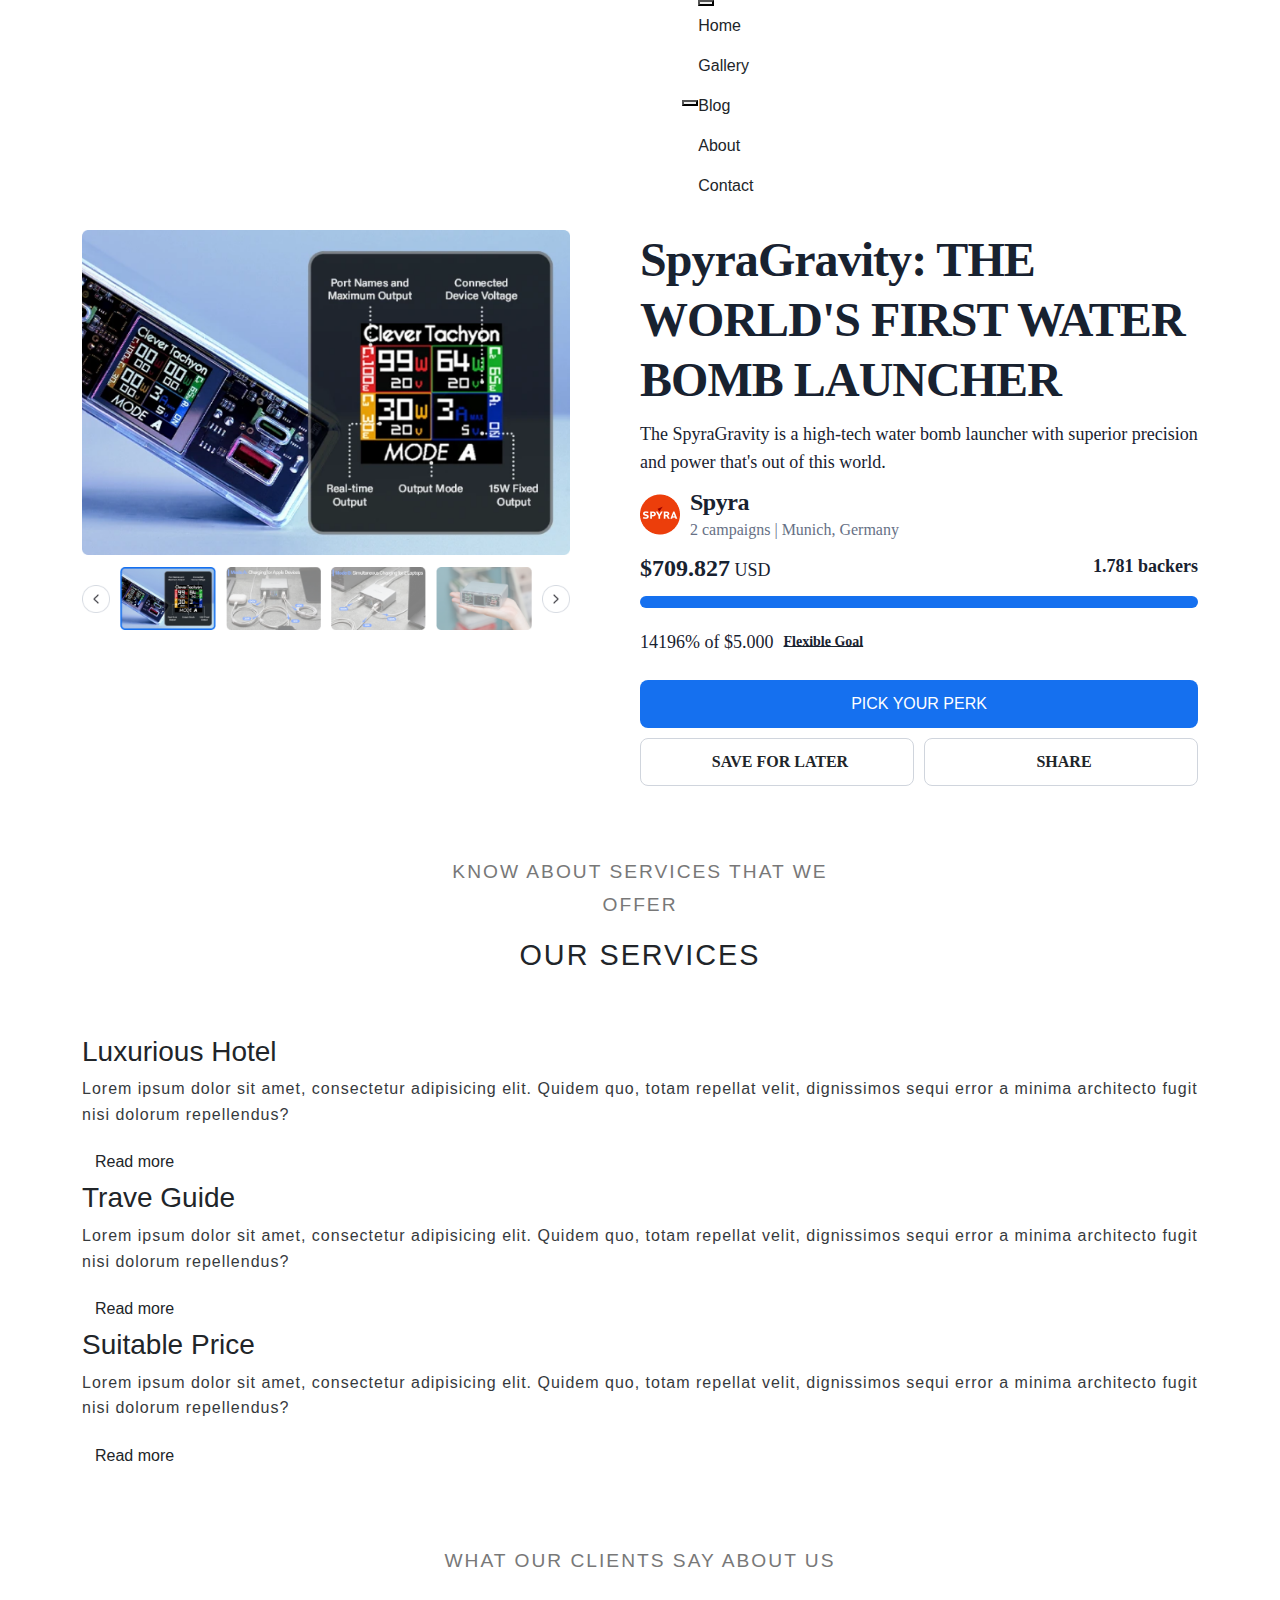
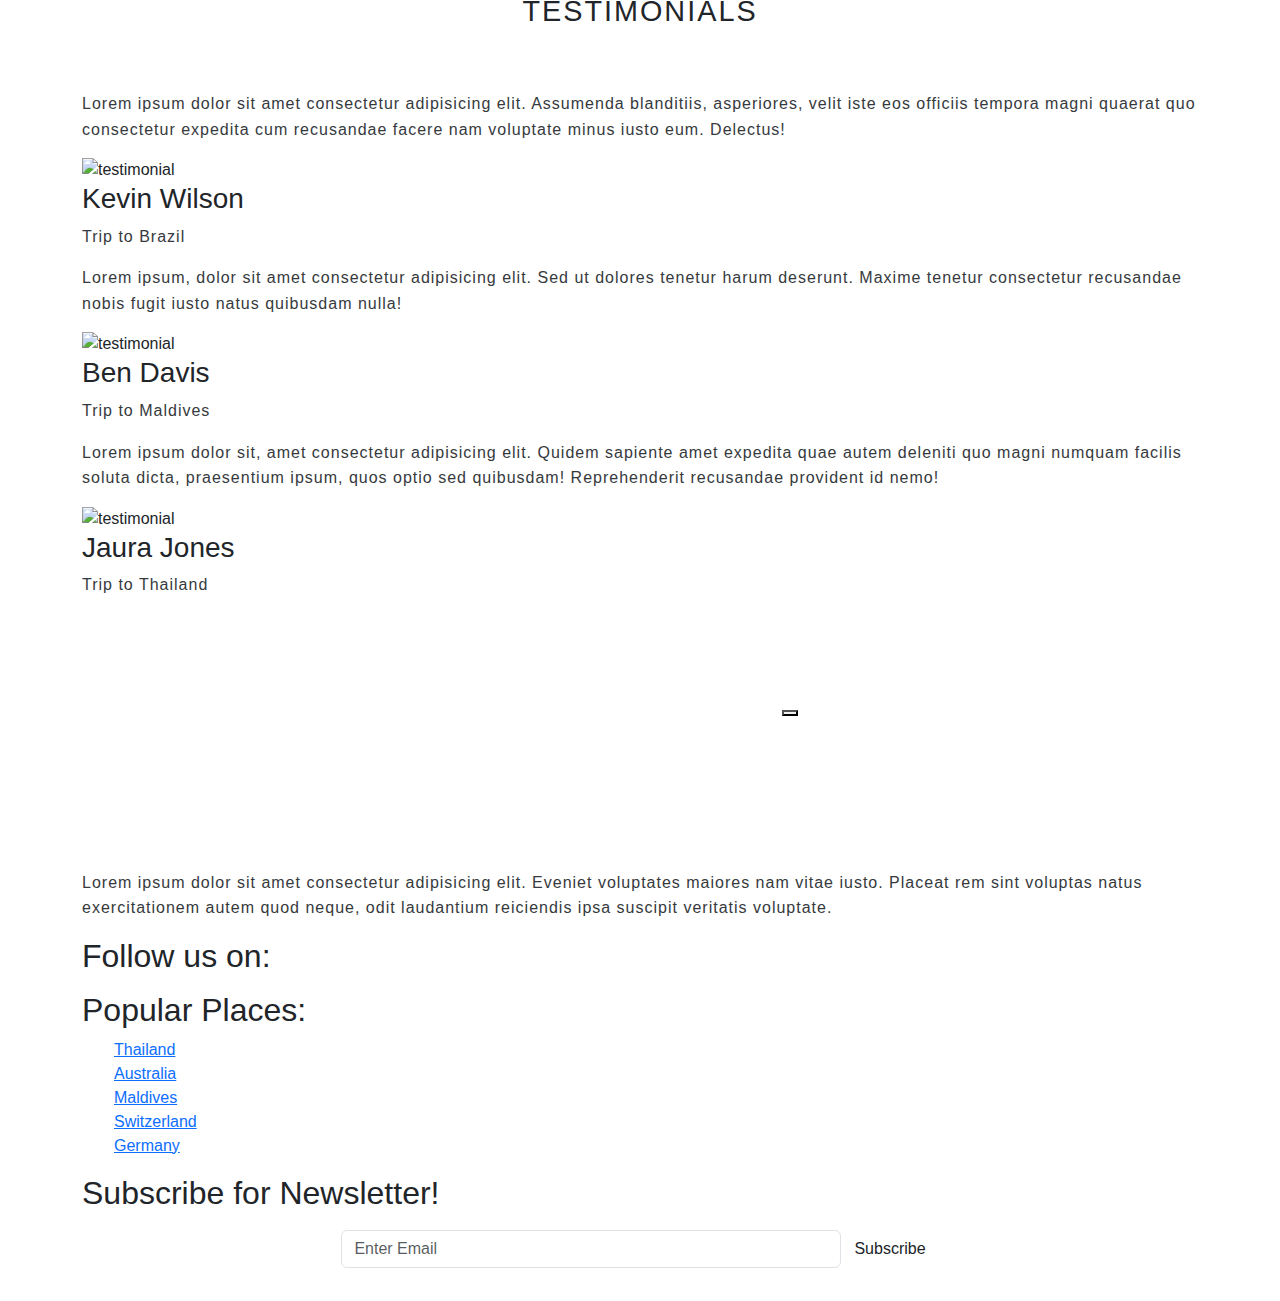
==== commit 7ca03596: "base campaign" ====
--- a/campaign.html
+++ b/campaign.html
@@ -21,6 +21,7 @@
     <link rel="stylesheet" href="css/utility.css">
     <link rel="stylesheet" href="css/style.css">
     <link rel="stylesheet" href="css/responsive.css">
+    <link rel="stylesheet" href="css/campaign.css">
 
     <!-- Bootstrap 5 CSS -->
     <link href="https://cdn.jsdelivr.net/npm/bootstrap@5.3.2/dist/css/bootstrap.min.css" rel="stylesheet">
@@ -32,94 +33,89 @@
     <!-- header -->
 
     <!-- featured section -->
-    <section id="featured" class="py-4">
+    <section id="campaign-banner" class="campaign-banner py-4">
         <div class="container">
-            <div class="title-wrap">
-                <span class="sm-title">know about some places before your travel</span>
-                <h2 class="lg-title">featured places</h2>
-            </div>
-
-            <div class="featured-row">
-                <div class="featured-item my-2 shadow">
-                    <img src="images/featured-reo-de-janeiro-brazil.jpg" alt="featured place">
-                    <div class="featured-item-content">
-                        <span>
-                            <i class="fas fa-map-marker-alt"></i>
-                            Reo De Janeiro, Brazil
-                        </span>
-                        <div>
-                            <p class="text">Lorem ipsum, dolor sit amet consectetur adipisicing elit. Dicta sed
-                                dignissimos libero soluta illum, harum amet excepturi sit?</p>
-                        </div>
-                    </div>
-                </div>
-
-                <div class="featured-item my-2 shadow">
-                    <img src="images/featured-north-bondi-australia.jpg" alt="featured place">
-                    <div class="featured-item-content">
-                        <span>
-                            <i class="fas fa-map-marker-alt"></i>
-                            North Bondi, Australia
-                        </span>
-                        <div>
-                            <p class="text">Lorem ipsum, dolor sit amet consectetur adipisicing elit. Dicta sed
-                                dignissimos libero soluta illum, harum amet excepturi sit?</p>
-                        </div>
-                    </div>
-                </div>
-
-                <div class="featured-item my-2 shadow">
-                    <img src="images/featured-berlin-germany.jpg" alt="featured place">
-                    <div class="featured-item-content">
-                        <span>
-                            <i class="fas fa-map-marker-alt"></i>
-                            Berlin, Germany
-                        </span>
-                        <div>
-                            <p class="text">Lorem ipsum, dolor sit amet consectetur adipisicing elit. Dicta sed
-                                dignissimos libero soluta illum, harum amet excepturi sit?</p>
-                        </div>
-                    </div>
-                </div>
-
-                <div class="featured-item my-2 shadow">
-                    <img src="images/featured-khwaeng-wat-arun-thailand.jpg" alt="featured place">
-                    <div class="featured-item-content">
-                        <span>
-                            <i class="fas fa-map-marker-alt"></i>
-                            Khwaeng wat arun, thailand
-                        </span>
-                        <div>
-                            <p class="text">Lorem ipsum, dolor sit amet consectetur adipisicing elit. Dicta sed
-                                dignissimos libero soluta illum, harum amet excepturi sit?</p>
-                        </div>
-                    </div>
-                </div>
-
-                <div class="featured-item my-2 shadow">
-                    <img src="images/featured-rome-italy.jpg" alt="featured place">
-                    <div class="featured-item-content">
-                        <span>
-                            <i class="fas fa-map-marker-alt"></i>
-                            Rome, Italy
-                        </span>
-                        <div>
-                            <p class="text">Lorem ipsum, dolor sit amet consectetur adipisicing elit. Dicta sed
-                                dignissimos libero soluta illum, harum amet excepturi sit?</p>
-                        </div>
-                    </div>
-                </div>
-
-                <div class="featured-item my-2 shadow">
-                    <img src="images/featured-fuvahmulah-maldives.jpg" alt="featured place">
-                    <div class="featured-item-content">
-                        <span>
-                            <i class="fas fa-map-marker-alt"></i>
-                            fuvahmulah, maldives
-                        </span>
-                        <div>
-                            <p class="text">Lorem ipsum, dolor sit amet consectetur adipisicing elit. Dicta sed
-                                dignissimos libero soluta illum, harum amet excepturi sit?</p>
+            <div class="campaign-banner-content">
+                <div class="campaign-banner-left">
+                    <div class="top">
+                        <img src="./images/campaign/img-slide-selected.png" />
+                    </div>
+                    <div class="slider">
+                        <div class="icon-arrow arrow-left item-center cursor-pointer">
+                            <img src="./images/campaign/img-carousel-arrow-left.png" />
+                        </div>
+                        <div class="carousel-banner-item-">
+                            <img src="./images/campaign/img-slide-item1.png" />
+                        </div>
+                        <div class="carousel-banner-item-">
+                            <img src="./images/campaign/img-slide-item2.png" />
+                        </div>
+                        <div class="carousel-banner-item-">
+                            <img src="./images/campaign/img-slide-item3.png" />
+                        </div>
+                        <div class="carousel-banner-item-">
+                            <img src="./images/campaign/img-slide-item4.png" />
+                        </div>
+                        <div class="icon-arrow arrow-right item-center cursor-pointer">
+                            <img src="./images/campaign/img-carousel-arrow-right.png" />
+                        </div>
+                    </div>
+                </div>
+                <div class="campaign-banner-right">
+                    <div class="wrap-box-right">
+                        <div class="top">
+                            <div class="title">SpyraGravity: THE WORLD'S FIRST WATER BOMB LAUNCHER</div>
+                            <div class="des">The SpyraGravity is a high-tech water bomb launcher with superior precision
+                                and power that's out of this world.</div>
+                            <div class="extra-content">
+                                <div class="left item-center"> <img src="./images/campaign/img-logo-spyra.png" /></div>
+                                <div class="right">
+                                    <div class="title">Spyra</div>
+                                    <div class="content">
+                                        2 campaigns | Munich, Germany
+                                    </div>
+                                </div>
+                            </div>
+                        </div>
+                        <div class="bottom">
+                            <div class="warp-avlb">
+                                <div class="avlb">
+                                    <span class="number">$709.827</span>
+                                    <span class="text-number ">
+                                        USD
+                                    </span>
+                                </div>
+                                <div class="backer">
+                                    1.781 backers
+                                </div>
+                            </div>
+                            <div class="line-ablb">
+
+                            </div>
+
+                            <div class="flexible">
+                                <div class="percent">
+                                    14196% of $5.000
+                                </div>
+                                <div class="flexible-link item-center">
+                                    Flexible Goal
+                                </div>
+                            </div>
+
+                            <div class="btn-pick-perk item-center">
+                                PICK YOUR PERK
+                            </div>
+
+                            <div class="container-btn-share">
+                                <div class="btn-share item-center">
+                                    <i class="far fa-bookmark"></i>
+                                    SAVE FOR LATER
+                                </div>
+                                <div class="btn-share item-center">
+                                    <i class="fas fa-share"></i>
+                                    SHARE
+                                </div>
+                            </div>
                         </div>
                     </div>
                 </div>
@@ -129,7 +125,7 @@
     <!-- end of featured section -->
 
     <!-- services section -->
-    <section id="services" class="py-4">
+    <section id=" services" class="py-4">
         <div class="container">
             <div class="title-wrap">
                 <span class="sm-title">know about services that we offer</span>
@@ -142,8 +138,10 @@
                         <i class="fas fa-hotel"></i>
                     </span>
                     <h3>Luxurious Hotel</h3>
-                    <p class="text">Lorem ipsum dolor sit amet, consectetur adipisicing elit. Quidem quo, totam repellat
-                        velit, dignissimos sequi error a minima architecto fugit nisi dolorum repellendus?</p>
+                    <p class="text">Lorem ipsum dolor sit amet, consectetur adipisicing elit.
+                        Quidem quo, totam repellat
+                        velit, dignissimos sequi error a minima architecto fugit nisi dolorum
+                        repellendus?</p>
                     <a href="#" class="btn">Read more</a>
                 </div>
 
@@ -152,8 +150,10 @@
                         <i class="fas fa-map-marked-alt"></i>
                     </span>
                     <h3>Trave Guide</h3>
-                    <p class="text">Lorem ipsum dolor sit amet, consectetur adipisicing elit. Quidem quo, totam repellat
-                        velit, dignissimos sequi error a minima architecto fugit nisi dolorum repellendus?</p>
+                    <p class="text">Lorem ipsum dolor sit amet, consectetur adipisicing elit.
+                        Quidem quo, totam repellat
+                        velit, dignissimos sequi error a minima architecto fugit nisi dolorum
+                        repellendus?</p>
                     <a href="#" class="btn">Read more</a>
                 </div>
 
@@ -162,8 +162,10 @@
                         <i class="fas fa-money-bill"></i>
                     </span>
                     <h3>Suitable Price</h3>
-                    <p class="text">Lorem ipsum dolor sit amet, consectetur adipisicing elit. Quidem quo, totam repellat
-                        velit, dignissimos sequi error a minima architecto fugit nisi dolorum repellendus?</p>
+                    <p class="text">Lorem ipsum dolor sit amet, consectetur adipisicing elit.
+                        Quidem quo, totam repellat
+                        velit, dignissimos sequi error a minima architecto fugit nisi dolorum
+                        repellendus?</p>
                     <a href="#" class="btn">Read more</a>
                 </div>
             </div>
@@ -304,7 +306,7 @@
     <!-- js -->
     <!-- Bootstrap 5 JS (kèm Popper.js) -->
     <script src="https://cdn.jsdelivr.net/npm/bootstrap@5.3.2/dist/js/bootstrap.bundle.min.js"></script>
-
+    <script src="http://thecodeplayer.com/uploads/js/prefixfree.js" type="text/javascript"></script>
     <script src="js/script.js"></script>
     <script>
         // play/pause video
--- a/css/utility.css
+++ b/css/utility.css
@@ -1,6 +1,6 @@
 html,
 body {
-  font-family: "Open Sans", sans-serif;
+  font-family: "Inter", sans-serif !important;
 }
 h1,
 h2,
@@ -27,6 +27,16 @@
   max-width: 1320px;
   padding: 0 1rem;
   margin: 0 auto;
+}
+
+.item-center {
+  display: flex;
+  align-items: center;
+  justify-content: center;
+}
+
+.cursor-pointer {
+  cursor: pointer;
 }
 .flex {
   display: -webkit-box;
--- a/css/style.css
+++ b/css/style.css
@@ -1,25 +1,80 @@
-.site-brand{
-    color: #fff;
-    font-size: 2.4rem;
-    font-family: 'Raleway', sans-serif;
-    font-weight: 600;
-    opacity: 0.95;
+.site-brand {
+  color: #fff;
+  font-size: 2.4rem;
+  font-family: "Raleway", sans-serif;
+  font-weight: 600;
+  opacity: 0.95;
 }
-.site-brand span{
-    font-weight: 300;
+.site-brand span {
+  font-weight: 300;
 }
 
 /* header */
-header{
-    min-height: 100vh;
-    padding-top: 7rem;
-    background: -webkit-gradient(linear, left top, left bottom, from(rgba(0, 0, 0, 0.4)), to(rgba(0, 0, 0, 0.4))), url(../images/header-bg.jpg) center/cover no-repeat;
-    background: -o-linear-gradient(rgba(0, 0, 0, 0.4), rgba(0, 0, 0, 0.4)), url(../images/header-bg.jpg) center/cover no-repeat;
-    background: linear-gradient(rgba(0, 0, 0, 0.4), rgba(0, 0, 0, 0.4)), url(../images/header-bg.jpg) center/cover no-repeat;
-    -webkit-box-orient: vertical;
-    -webkit-box-direction: normal;
-        -ms-flex-direction: column;
-            flex-direction: column;
-    color: #fff;
-    text-align: center;
-}+header {
+  min-height: 100vh;
+  padding-top: 7rem;
+  background: -webkit-gradient(
+      linear,
+      left top,
+      left bottom,
+      from(rgba(0, 0, 0, 0.4)),
+      to(rgba(0, 0, 0, 0.4))
+    ),
+    url(../images/header-bg.jpg) center/cover no-repeat;
+  background: -o-linear-gradient(rgba(0, 0, 0, 0.4), rgba(0, 0, 0, 0.4)),
+    url(../images/header-bg.jpg) center/cover no-repeat;
+  background: linear-gradient(rgba(0, 0, 0, 0.4), rgba(0, 0, 0, 0.4)),
+    url(../images/header-bg.jpg) center/cover no-repeat;
+  -webkit-box-orient: vertical;
+  -webkit-box-direction: normal;
+  -ms-flex-direction: column;
+  flex-direction: column;
+  color: #fff;
+  text-align: center;
+}
+
+/* home-slide */
+
+.home-slide .container-slide {
+  position: relative;
+}
+
+.home-slide .container-slide .box-view-campaign {
+  position: absolute;
+  bottom: 50%;
+  left: 20%;
+  max-width: 550px;
+}
+
+.home-slide .container-slide .box-view-campaign .title-box {
+}
+
+.home-slide .container-slide .box-view-campaign .title-box p {
+  color: var(--gray-25);
+  font-family: "Inter";
+  font-size: 60px;
+  font-weight: 700;
+  line-height: 72px;
+  letter-spacing: -0.03em;
+  text-align: left;
+  text-underline-position: from-font;
+  text-decoration-skip-ink: none;
+}
+
+.home-slide .container-slide .box-view-campaign .desc-box {
+  color: var(--gray-25);
+  font-family: "Inter";
+  font-size: 16px;
+  font-weight: 500;
+  line-height: 24px;
+  text-align: left;
+  text-underline-position: from-font;
+  text-decoration-skip-ink: none;
+}
+
+.home-slide .container-slide .box-view-campaign .btn-campaign {
+}
+
+
+
+
--- a/css/campaign.css
+++ b/css/campaign.css
@@ -0,0 +1,304 @@
+/*Last thing remaining is to add transitions*/
+.campaign-banner .campaign-banner-content {
+  display: flex;
+  gap: 70px;
+}
+.campaign-banner .campaign-banner-content .campaign-banner-left {
+  display: flex;
+  flex-direction: column;
+  gap: 12px;
+  width: 50%;
+}
+
+.campaign-banner .campaign-banner-content .campaign-banner-left .slider {
+  display: flex;
+  gap: 10px;
+}
+
+.campaign-banner .campaign-banner-content .campaign-banner-left .slider {
+  display: flex;
+  gap: 10px;
+}
+
+.campaign-banner .campaign-banner-content .campaign-banner-right {
+  max-width: 50%;
+}
+
+.campaign-banner
+  .campaign-banner-content
+  .campaign-banner-right
+  .wrap-box-right {
+  display: flex;
+  gap: 10px;
+  flex-direction: column;
+}
+
+.campaign-banner
+  .campaign-banner-content
+  .campaign-banner-right
+  .wrap-box-right
+  .top {
+  display: flex;
+  flex-direction: column;
+  gap: 10px;
+}
+
+.campaign-banner
+  .campaign-banner-content
+  .campaign-banner-right
+  .wrap-box-right
+  .top
+  .title {
+  font-family: Inter;
+  font-size: 48px;
+  font-weight: 600;
+  line-height: 60px;
+  letter-spacing: -0.02em;
+  text-align: left;
+  text-underline-position: from-font;
+  text-decoration-skip-ink: none;
+  color: var(--gray-800);
+}
+
+.campaign-banner
+  .campaign-banner-content
+  .campaign-banner-right
+  .wrap-box-right
+  .top
+  .des {
+  font-family: Inter;
+  font-size: 18px;
+  font-weight: 400;
+  line-height: 28px;
+  text-align: left;
+  text-underline-position: from-font;
+  text-decoration-skip-ink: none;
+  color: var(--gray-800);
+}
+
+.campaign-banner
+  .campaign-banner-content
+  .campaign-banner-right
+  .wrap-box-right
+  .top
+  .extra-content {
+  display: flex;
+  gap: 10px;
+}
+.campaign-banner
+  .campaign-banner-content
+  .campaign-banner-right
+  .wrap-box-right
+  .top
+  .extra-content
+  .right
+  .title {
+  font-family: Inter;
+  font-size: 24px;
+  font-weight: 600;
+  line-height: 32px;
+  text-align: left;
+  text-underline-position: from-font;
+  text-decoration-skip-ink: none;
+
+  color: var(--gray-800);
+}
+.campaign-banner
+  .campaign-banner-content
+  .campaign-banner-right
+  .wrap-box-right
+  .top
+  .extra-content
+  .right
+  .content {
+  font-family: Inter;
+  font-size: 16px;
+  font-weight: 400;
+  line-height: 24px;
+  text-align: left;
+  text-underline-position: from-font;
+  text-decoration-skip-ink: none;
+  color: var(--gray-500);
+}
+
+.campaign-banner
+  .campaign-banner-content
+  .campaign-banner-right
+  .wrap-box-right
+  .bottom {
+  display: flex;
+  flex-direction: column;
+}
+
+.campaign-banner
+  .campaign-banner-content
+  .campaign-banner-right
+  .wrap-box-right
+  .warp-avlb {
+  display: flex;
+  justify-content: space-between;
+  margin-bottom: 12px;
+}
+
+.campaign-banner
+  .campaign-banner-content
+  .campaign-banner-right
+  .wrap-box-right
+  .bottom
+  .warp-avlb
+  .avlb
+  .number {
+  font-family: Inter;
+  font-size: 24px;
+  font-weight: 600;
+  line-height: 32px;
+  text-align: left;
+  text-underline-position: from-font;
+  text-decoration-skip-ink: none;
+  color: var(--gray-800);
+}
+
+.campaign-banner
+  .campaign-banner-content
+  .campaign-banner-right
+  .wrap-box-right
+  .bottom
+  .warp-avlb
+  .avlb
+  .text-number {
+  font-family: Inter;
+  font-size: 18px;
+  font-weight: 400;
+  line-height: 28px;
+  text-align: left;
+  text-underline-position: from-font;
+  text-decoration-skip-ink: none;
+
+  color: var(--gray-800);
+}
+
+.campaign-banner
+  .campaign-banner-content
+  .campaign-banner-right
+  .wrap-box-right
+  .bottom
+  .warp-avlb
+  .backer {
+  font-family: Inter;
+  font-size: 18px;
+  font-weight: 600;
+  line-height: 28px;
+  text-align: left;
+  text-underline-position: from-font;
+  text-decoration-skip-ink: none;
+
+  color: var(--gray-800);
+}
+
+.campaign-banner
+  .campaign-banner-content
+  .campaign-banner-right
+  .bottom
+  .line-ablb {
+  height: 12px;
+  background-color: var(--brand-600);
+  width: 100%;
+  border-radius: 8px;
+  margin-bottom: 20px;
+}
+
+.campaign-banner
+  .campaign-banner-content
+  .campaign-banner-right
+  .bottom
+  .flexible {
+  display: flex;
+  gap: 10px;
+}
+
+.campaign-banner
+  .campaign-banner-content
+  .campaign-banner-right
+  .bottom
+  .flexible
+  .percent {
+  font-family: Inter;
+  font-size: 18px;
+  font-weight: 400;
+  line-height: 28px;
+  text-align: left;
+  text-underline-position: from-font;
+  text-decoration-skip-ink: none;
+
+  color: var(--gray-800);
+}
+
+.campaign-banner
+  .campaign-banner-content
+  .campaign-banner-right
+  .bottom
+  .flexible
+  .flexible-link {
+  font-family: Inter;
+  font-size: 14px;
+  font-weight: 600;
+  line-height: 20px;
+  text-align: left;
+  text-decoration-line: underline;
+  text-decoration-style: solid;
+  text-underline-position: from-font;
+  text-decoration-skip-ink: none;
+
+  color: var(--gray-800);
+}
+
+.campaign-banner
+  .campaign-banner-content
+  .campaign-banner-right
+  .bottom
+  .btn-pick-perk {
+  margin-top: 24px;
+  width: 100%;
+  height: 48px;
+  padding: 12px 168px 12px 168px;
+  gap: 6px;
+  border-radius: 8px;
+  opacity: 0px;
+  background-color: var(--brand-600);
+  color: var(--white);
+  cursor: pointer;
+}
+
+.campaign-banner
+  .campaign-banner-content
+  .campaign-banner-right
+  .bottom
+  .container-btn-share {
+  margin-top: 10px;
+  display: flex;
+  gap: 10px;
+}
+
+.campaign-banner
+  .campaign-banner-content
+  .campaign-banner-right
+  .bottom
+  .container-btn-share
+  .btn-share {
+  height: 48px;
+  gap: 6px;
+  border-radius: 8px;
+  opacity: 0px;
+  border: 1px solid var(--gray-300);
+  width: 100%;
+  max-width: 50%;
+  cursor: pointer;
+
+  font-family: Inter;
+  font-size: 16px;
+  font-weight: 600;
+  line-height: 24px;
+  text-align: left;
+  text-underline-position: from-font;
+  text-decoration-skip-ink: none;
+}
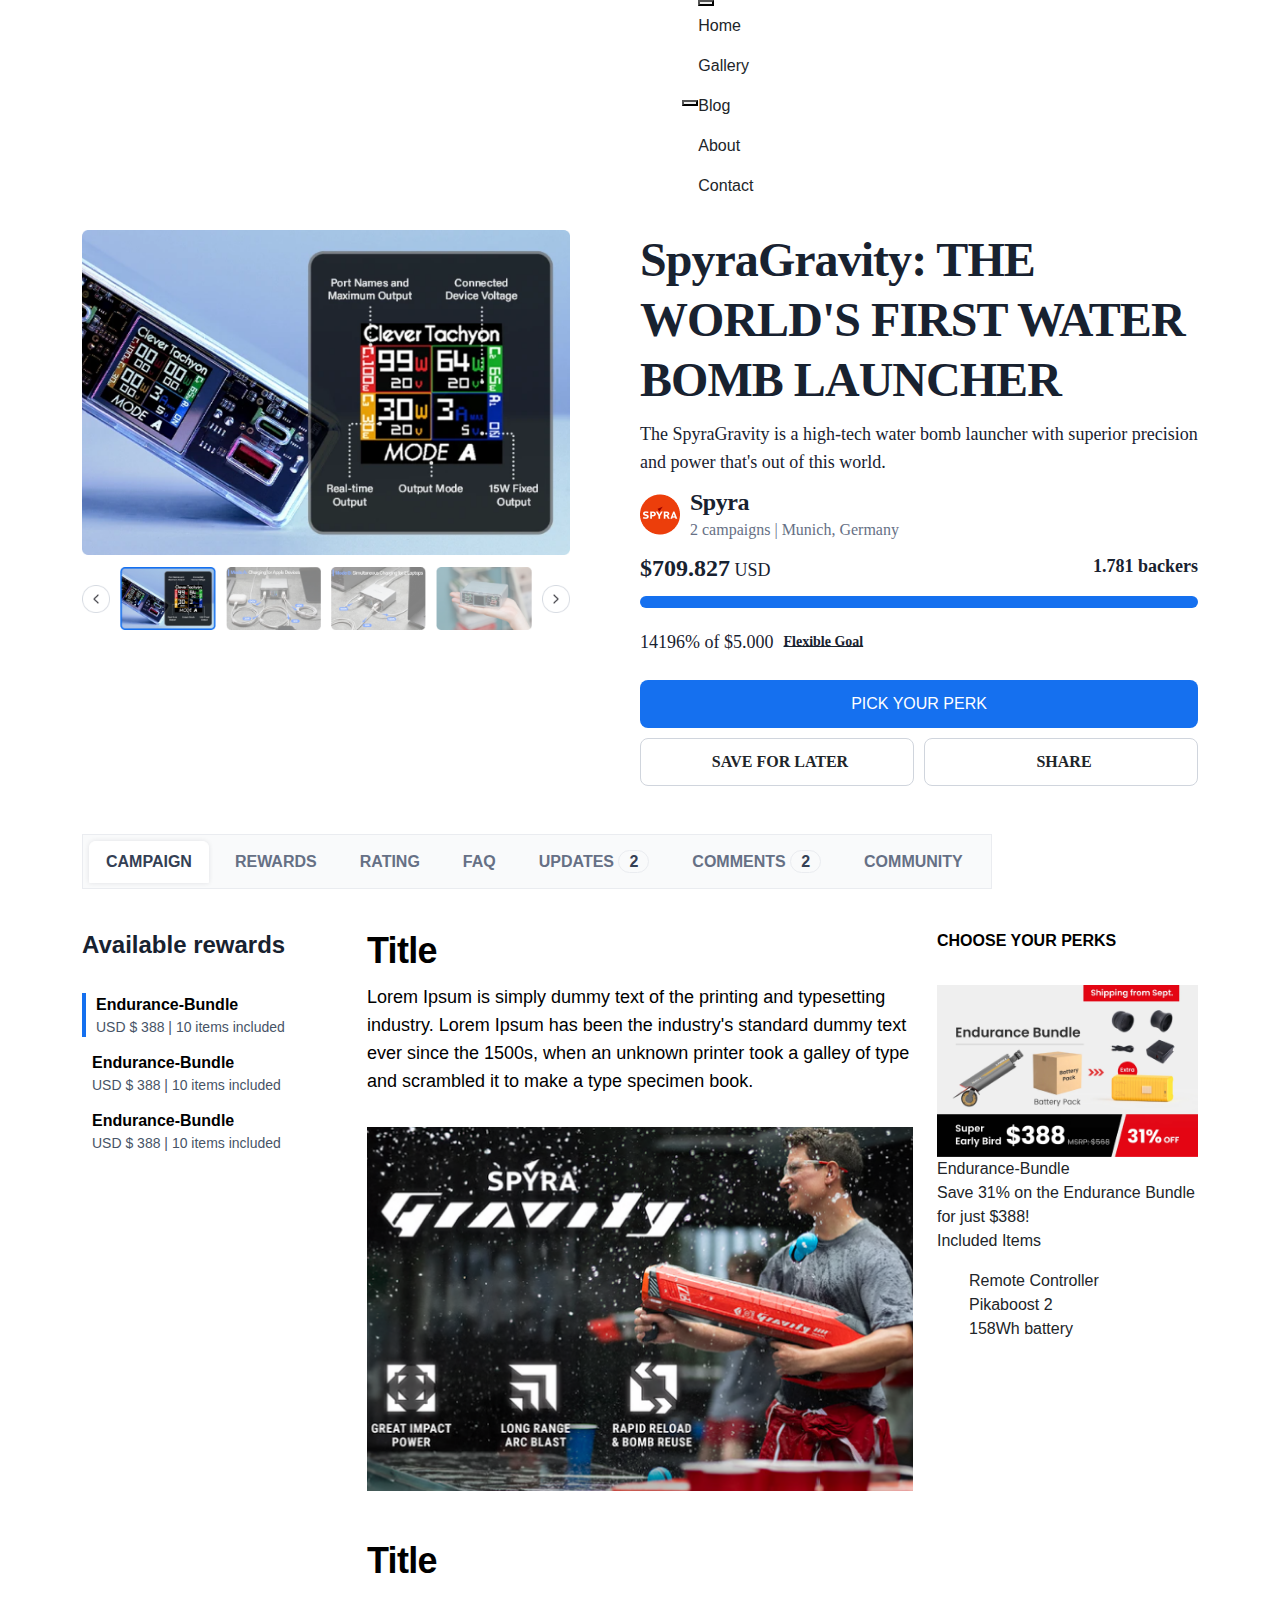
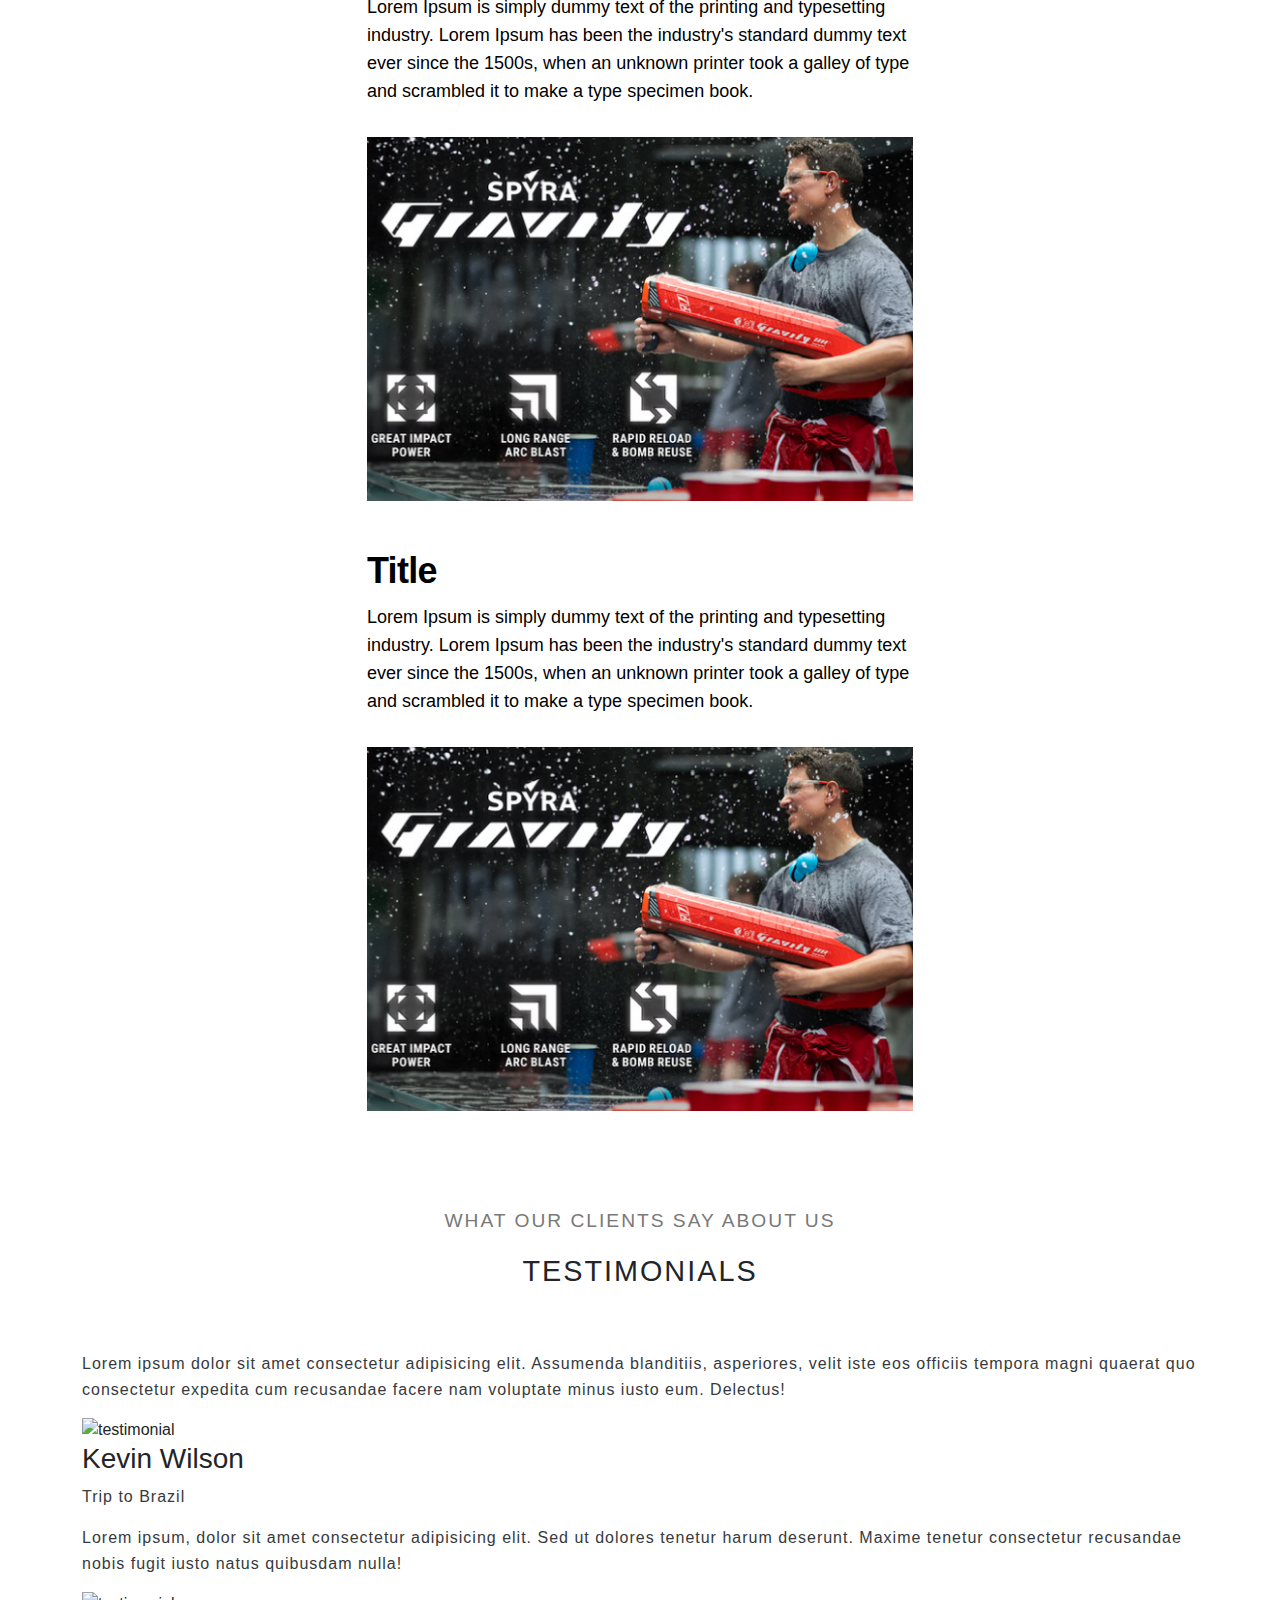
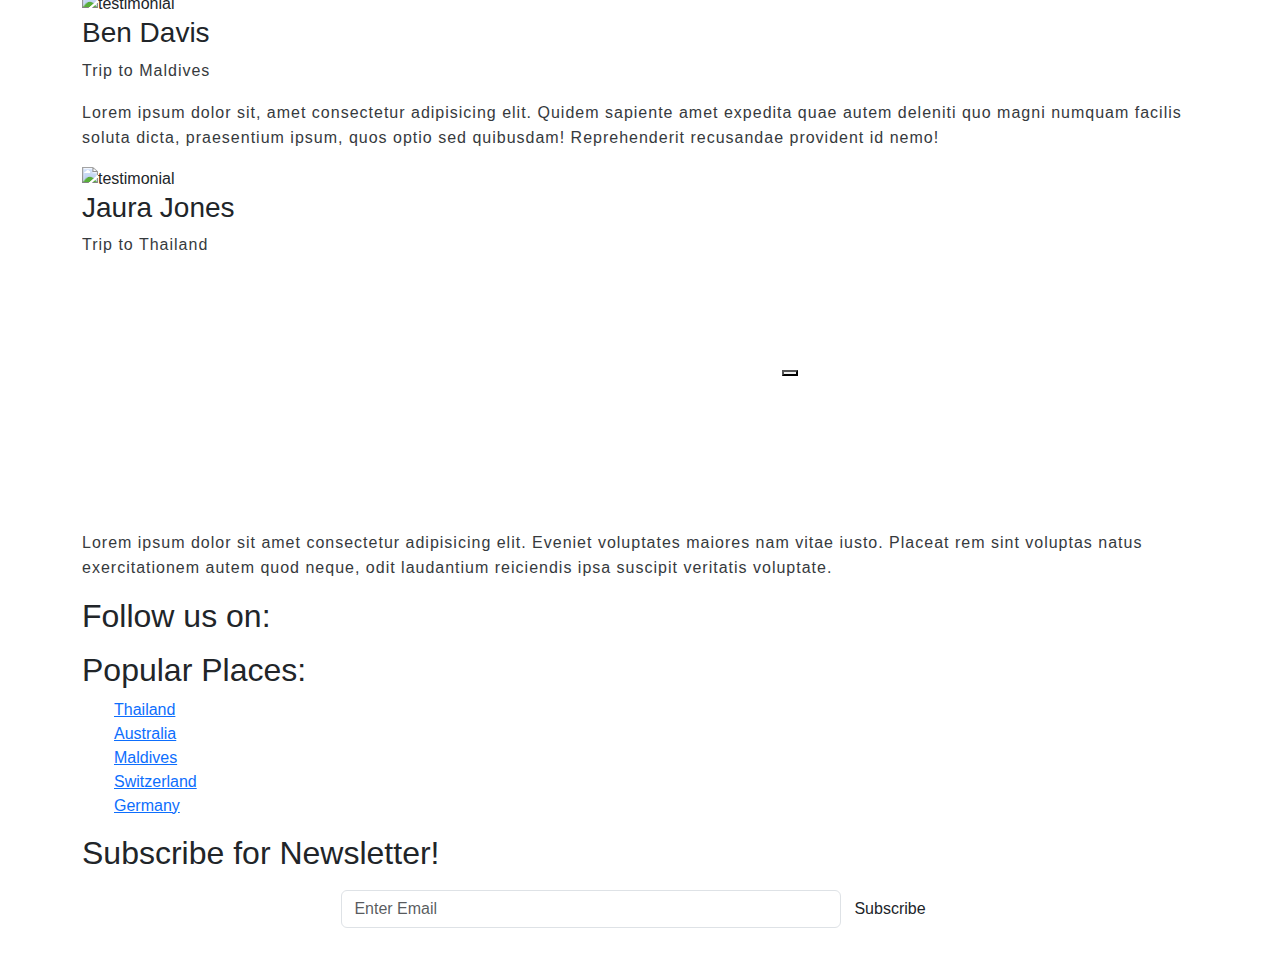
==== commit 3a34a56f: "base tab" ====
--- a/campaign.html
+++ b/campaign.html
@@ -125,51 +125,139 @@
     <!-- end of featured section -->
 
     <!-- services section -->
-    <section id=" services" class="py-4">
+    <section id="tab-nav" class="campaign-content py-4 ">
         <div class="container">
-            <div class="title-wrap">
-                <span class="sm-title">know about services that we offer</span>
-                <h2 class="lg-title">Our services</h2>
-            </div>
-
-            <div class="services-row">
-                <div class="services-item">
-                    <span class="services-icon">
-                        <i class="fas fa-hotel"></i>
-                    </span>
-                    <h3>Luxurious Hotel</h3>
-                    <p class="text">Lorem ipsum dolor sit amet, consectetur adipisicing elit.
-                        Quidem quo, totam repellat
-                        velit, dignissimos sequi error a minima architecto fugit nisi dolorum
-                        repellendus?</p>
-                    <a href="#" class="btn">Read more</a>
-                </div>
-
-                <div class="services-item">
-                    <span class="services-icon">
-                        <i class="fas fa-map-marked-alt"></i>
-                    </span>
-                    <h3>Trave Guide</h3>
-                    <p class="text">Lorem ipsum dolor sit amet, consectetur adipisicing elit.
-                        Quidem quo, totam repellat
-                        velit, dignissimos sequi error a minima architecto fugit nisi dolorum
-                        repellendus?</p>
-                    <a href="#" class="btn">Read more</a>
-                </div>
-
-                <div class="services-item">
-                    <span class="services-icon">
-                        <i class="fas fa-money-bill"></i>
-                    </span>
-                    <h3>Suitable Price</h3>
-                    <p class="text">Lorem ipsum dolor sit amet, consectetur adipisicing elit.
-                        Quidem quo, totam repellat
-                        velit, dignissimos sequi error a minima architecto fugit nisi dolorum
-                        repellendus?</p>
-                    <a href="#" class="btn">Read more</a>
-                </div>
-            </div>
-        </div>
+            <ul class="nav nav-tabs" id="myTab" role="tablist">
+                <li class="nav-item" role="presentation">
+                    <button class="nav-link active" id="CAMPAIGN-tab" data-bs-toggle="tab"
+                        data-bs-target="#CAMPAIGN-ITEM" type="button" role="tab" aria-controls="CAMPAIGN"
+                        aria-selected="true">CAMPAIGN</button>
+                </li>
+                <li class="nav-item" role="presentation">
+                    <button class="nav-link" id="REWARDS-tab" data-bs-toggle="tab" data-bs-target="#REWARDS-ITEM"
+                        type="button" role="tab" aria-controls="REWARDS" aria-selected="false">REWARDS</button>
+                </li>
+
+                <li class="nav-item" role="presentation">
+                    <button class="nav-link" id="RATING-tab" data-bs-toggle="tab" data-bs-target="#RATING-ITEM"
+                        type="button" role="tab" aria-controls="RATING" aria-selected="false">RATING</button>
+                </li>
+
+                <li class="nav-item" role="presentation">
+                    <button class="nav-link" id="FAQ-tab" data-bs-toggle="tab" data-bs-target="#FAQ-ITEM" type="button"
+                        role="tab" aria-controls="FAQ" aria-selected="false">FAQ</button>
+                </li>
+
+                <li class="nav-item" role="presentation">
+                    <button class="nav-link" id="UPDATES-tab" data-bs-toggle="tab" data-bs-target="#UPDATES-ITEM"
+                        type="button" role="tab" aria-controls="UPDATES" aria-selected="false">UPDATES
+                        <span>2</span>
+                    </button>
+                </li>
+
+                <li class="nav-item" role="presentation">
+                    <button class="nav-link" id="COMMENTS-tab" data-bs-toggle="tab" data-bs-target="#COMMENTS-ITEM"
+                        type="button" role="tab" aria-controls="COMMENTS" aria-selected="false">COMMENTS
+                        <span>2</span></button>
+                </li>
+
+                <li class="nav-item" role="presentation">
+                    <button class="nav-link" id="COMMUNITY-tab" data-bs-toggle="tab" data-bs-target="#COMMUNITY-ITEM"
+                        type="button" role="tab" aria-controls="COMMUNITY" aria-selected="false">COMMUNITY</button>
+                </li>
+
+            </ul>
+            <div class="tab-content tab-selected-campaign" id="myTabContent">
+                <div class="tab-pane fade show active" id="CAMPAIGN-ITEM" role="tabpanel"
+                    aria-labelledby="campaign-tab">
+                    <div class="tab-pane-main">
+                        <div class="row">
+                            <div class="col-3">
+                                <div class="available-rewards">
+                                    <div class="top">Available rewards</div>
+                                    <div class="bottom">
+                                        <div class="wrap-item active">
+                                            <div>Endurance-Bundle</div>
+                                            <div>USD $ 388 | 10 items included</div>
+                                        </div>
+                                        <div class="wrap-item">
+                                            <div>Endurance-Bundle</div>
+                                            <div>USD $ 388 | 10 items included</div>
+                                        </div>
+                                        <div class="wrap-item">
+                                            <div>Endurance-Bundle</div>
+                                            <div>USD $ 388 | 10 items included</div>
+                                        </div>
+                                    </div>
+                                </div>
+                            </div>
+                            <div class="col-9">
+                                <div class="row">
+                                    <div class="col-8">
+                                        <div class="warp-content-main">
+                                            <div class="box-item">
+                                                <div class="title">Title</div>
+                                                <div class="des">Lorem Ipsum is simply dummy text of the printing and
+                                                    typesetting industry. Lorem Ipsum has been the industry's standard
+                                                    dummy
+                                                    text ever since the 1500s, when an unknown printer took a galley of
+                                                    type
+                                                    and
+                                                    scrambled it to make a type specimen book.</div>
+                                                <img src="./images/campaign/img-tab-campaign.png" />
+                                            </div>
+                                            <div class="box-item">
+                                                <div class="title">Title</div>
+                                                <div class="des">Lorem Ipsum is simply dummy text of the printing and
+                                                    typesetting industry. Lorem Ipsum has been the industry's standard
+                                                    dummy
+                                                    text ever since the 1500s, when an unknown printer took a galley of
+                                                    type
+                                                    and
+                                                    scrambled it to make a type specimen book.</div>
+                                                <img src="./images/campaign/img-tab-campaign.png" />
+                                            </div>
+                                            <div class="box-item">
+                                                <div class="title">Title</div>
+                                                <div class="des">Lorem Ipsum is simply dummy text of the printing and
+                                                    typesetting industry. Lorem Ipsum has been the industry's standard
+                                                    dummy
+                                                    text ever since the 1500s, when an unknown printer took a galley of
+                                                    type
+                                                    and
+                                                    scrambled it to make a type specimen book.</div>
+                                                <img src="./images/campaign/img-tab-campaign.png" />
+                                            </div>
+                                        </div>
+                                    </div>
+                                    <div class="col-4">
+                                        <div class="wrap-banner-main">
+                                            <div class="box-banner-main">
+                                                <div class="title">CHOOSE YOUR PERKS</div>
+                                                <img src="./images/campaign/img-choose-tab-campaign.png" />
+                                                <div class="box-content">
+                                                    <div class="box-title">Endurance-Bundle</div>
+                                                    <div class="box-des">Save 31% on the Endurance Bundle for just $388!
+                                                    </div>
+                                                    <div class="box-item">
+                                                        <p>Included Items</p>
+                                                        <ul class="ul-list">
+                                                            <li>Remote Controller</li>
+                                                            <li>Pikaboost 2</li>
+                                                            <li>158Wh battery</li>
+                                                        </ul>
+                                                    </div>
+                                                </div>
+                                            </div>
+                                        </div>
+                                    </div>
+                                </div>
+                            </div>
+                        </div>
+                    </div>
+                    <div class="tab-pane fade" id="REWARDS-ITEM" role="tabpanel" aria-labelledby="rewards-tab">b</div>
+                </div>
+            </div>
     </section>
     <!-- end of services section -->
 
--- a/css/campaign.css
+++ b/css/campaign.css
@@ -302,3 +302,158 @@
   text-underline-position: from-font;
   text-decoration-skip-ink: none;
 }
+
+/* === campaign-content === */
+.campaign-content .nav-tabs {
+  border: 1px solid var(--gray-200) !important;
+  padding: 6px;
+  border: 12px;
+  gap: 4px;
+  background: var(--gray-50);
+  width: fit-content;
+}
+
+.campaign-content .nav-tabs .nav-item {
+}
+
+.campaign-content .nav-tabs .nav-item .nav-link {
+  color: var(--gray-500);
+  font-size: 16px;
+  font-weight: 600;
+  line-height: 24px;
+  text-align: left;
+  margin-right: 5px;
+}
+
+.campaign-content .nav-tabs .nav-item .nav-link.active {
+  border: 1px solid var(--white) !important;
+  box-shadow: 0 0 5px #1018281a;
+  color: var(--gray-700);
+}
+
+.campaign-content .nav-tabs .nav-item .nav-link span {
+  border: 1px solid var(--gray-200) !important;
+  color: var(--gray-700);
+  height: 24px;
+  padding: 2px 10px 2px 10px;
+  border-radius: 16px;
+}
+
+.tab-selected-campaign {
+  margin-top: 40px;
+}
+
+.tab-selected-campaign .tab-pane .tab-pane-main .available-rewards {
+}
+
+.tab-selected-campaign .tab-pane .tab-pane-main .available-rewards .top {
+  font-size: 24px;
+  font-weight: 700;
+  line-height: 32px;
+  text-align: left;
+  color: var(--gray-800);
+}
+
+.tab-selected-campaign .tab-pane .tab-pane-main .available-rewards .bottom {
+  margin-top: 32px;
+  display: flex;
+  flex-direction: column;
+  gap: 14px;
+}
+
+.tab-selected-campaign
+  .tab-pane
+  .tab-pane-main
+  .available-rewards
+  .bottom
+  .wrap-item {
+  padding-left: 10px;
+}
+
+.tab-selected-campaign
+  .tab-pane
+  .tab-pane-main
+  .available-rewards
+  .bottom
+  .wrap-item
+  div:first-child {
+  font-size: 16px;
+  font-weight: 600;
+  line-height: 24px;
+  text-align: left;
+  color: var(--dark);
+}
+
+.tab-selected-campaign
+  .tab-pane
+  .tab-pane-main
+  .available-rewards
+  .bottom
+  .wrap-item
+  div:last-child {
+  font-size: 14px;
+  font-weight: 400;
+  line-height: 20px;
+  text-align: left;
+  color: var(--gray-600);
+}
+
+.tab-selected-campaign
+  .tab-pane
+  .tab-pane-main
+  .available-rewards
+  .bottom
+  .wrap-item.active {
+  border-left: 4px solid var(--brand-600);
+}
+
+.tab-selected-campaign .tab-pane .tab-pane-main .warp-content-main {
+  display: flex;
+  flex-direction: column;
+  gap: 48px;
+}
+
+.tab-selected-campaign .tab-pane .tab-pane-main .warp-content-main .box-item {
+}
+
+.tab-selected-campaign
+  .tab-pane
+  .tab-pane-main
+  .warp-content-main
+  .box-item
+  .title {
+  font-size: 36px;
+  font-weight: 600;
+  line-height: 44px;
+  letter-spacing: -0.02em;
+  text-align: left;
+  color: var(--dark);
+}
+
+.tab-selected-campaign
+  .tab-pane
+  .tab-pane-main
+  .warp-content-main
+  .box-item
+  .des {
+  margin: 10px 0px 32px 0px;
+  font-size: 18px;
+  font-weight: 400;
+  line-height: 28px;
+  text-align: left;
+  color: var(--dark);
+}
+
+.tab-selected-campaign
+  .tab-pane
+  .tab-pane-main
+  .wrap-banner-main
+  .box-banner-main
+  .title {
+  font-size: 16px;
+  font-weight: 600;
+  line-height: 24px;
+  text-align: left;
+  color: var(--dark);
+  margin-bottom: 32px;
+}
